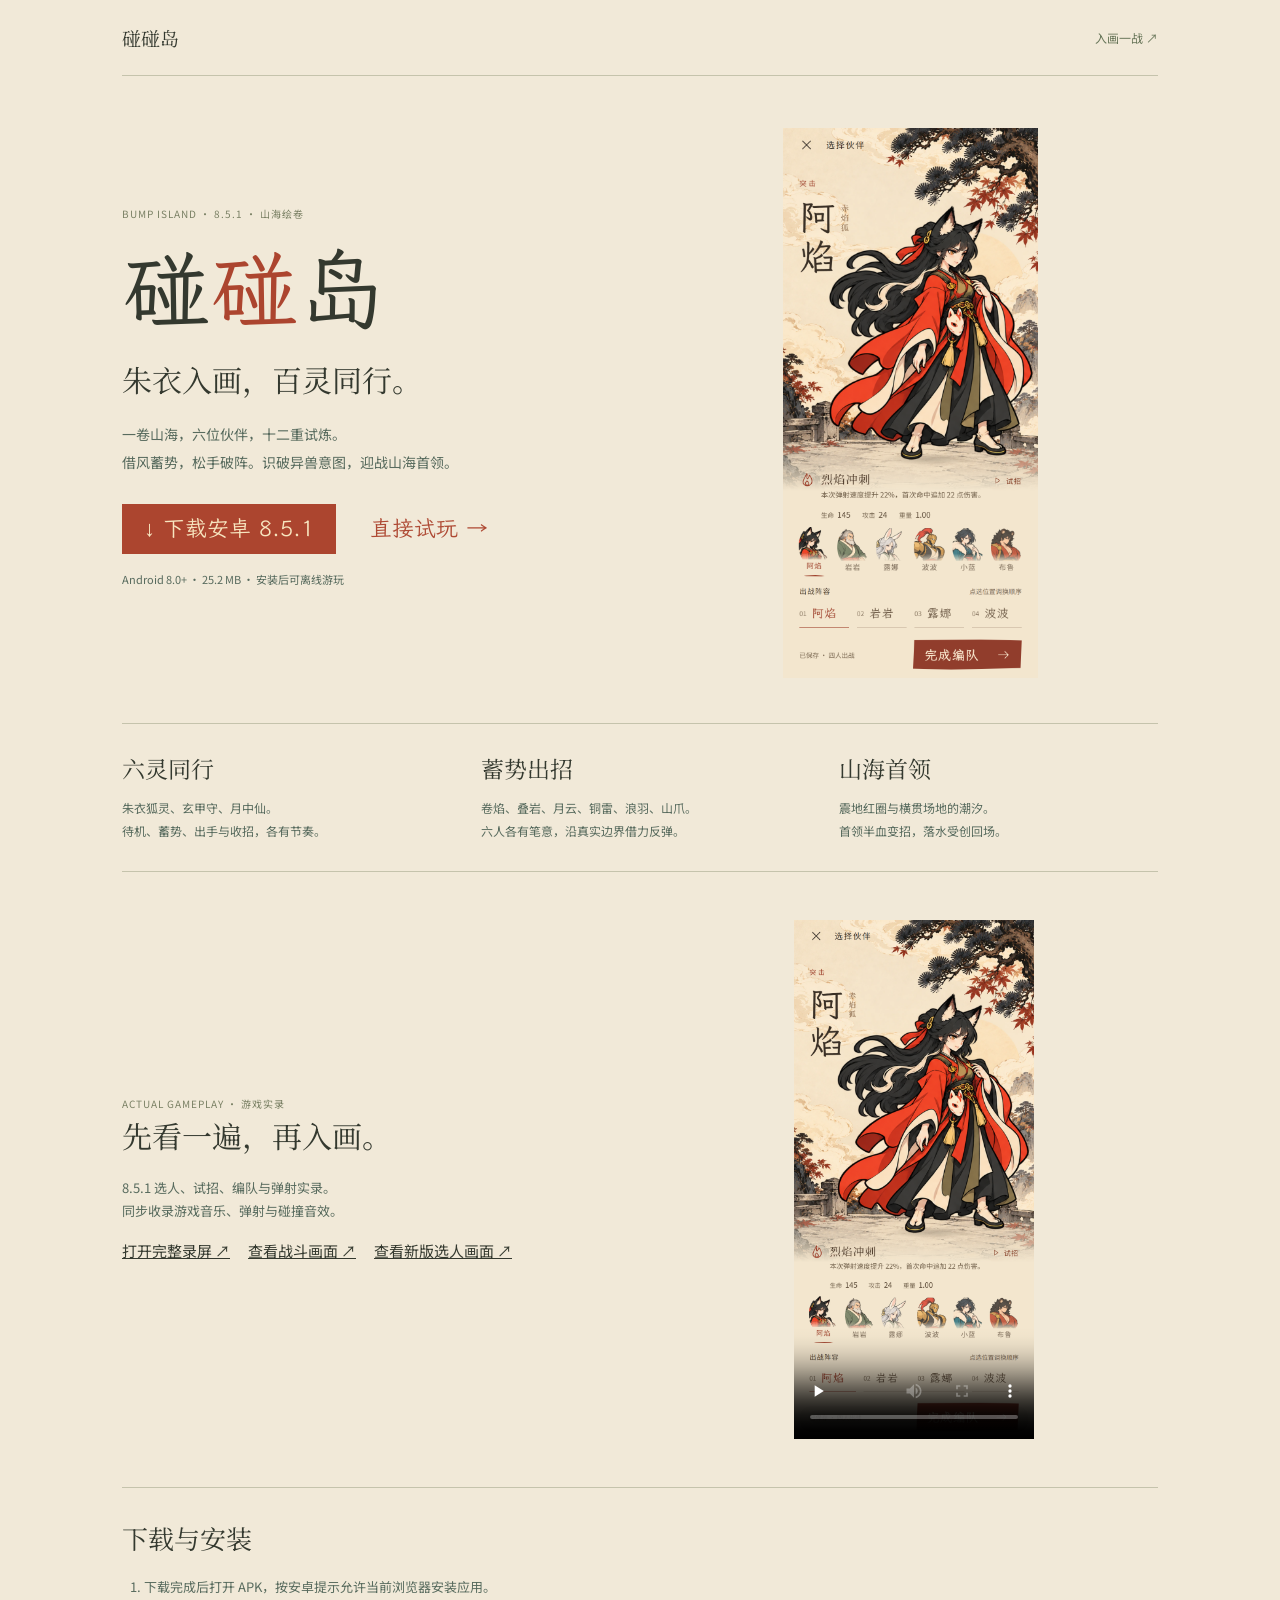
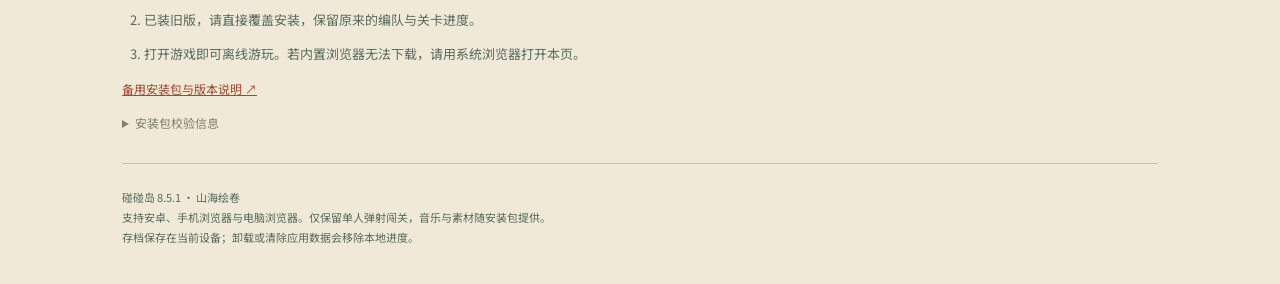
==== index.html @ bfb56dc8 "Publish 8.5.1 restored squad portraits and final gameplay evidence" ====
<!doctype html><html lang="zh-CN"><head><meta charset="utf-8"><meta name="viewport" content="width=device-width,initial-scale=1"><meta name="theme-color" content="#879c8e"><title>碰碰岛 · 山海绘卷 | 安卓下载</title><link rel="icon" href="assets/icon.svg"><style>
@font-face{font-family:Ink;src:url(assets/ink/ink-serif.woff2);font-weight:600 900;font-display:swap}*{box-sizing:border-box}body{margin:0;background:#e9dcbc;color:#2b4234;font:15px/1.8 'Segoe UI','Microsoft YaHei',sans-serif}a{color:inherit}main{max-width:1120px;margin:auto;padding:0 42px}header{display:flex;align-items:center;justify-content:space-between;padding:24px 0;border-bottom:1px solid #82896a66;font-size:12px}header strong{display:flex;gap:10px;align-items:center;font:600 19px Ink,serif;letter-spacing:3px}header img{width:38px}header a{text-decoration:none;color:#687659}.hero{display:grid;grid-template-columns:1fr 1fr;gap:46px;padding:52px 0 45px;align-items:center}.kicker{font-size:10px;letter-spacing:3px;color:#7a8064}h1{font:800 78px/1.25 Ink,serif;letter-spacing:7px;margin:14px 0 10px}h1 span{color:#ac452f}h2{font:700 24px/1.5 Ink,serif;letter-spacing:2px;margin:0 0 18px}.lead{font-size:14px;color:#6e765a;line-height:2}.links{display:flex;gap:12px;flex-wrap:wrap;margin-top:28px}.links a{text-decoration:none;padding:12px 22px;border:1px solid #8f8e6d;font-size:14px}.links .primary{background:#ac452f;color:#f7e6c0;border-color:#8c3b2b}.links .secondary{background:#d8d5b7}.meta{font-size:11px;color:#7b8267;margin-top:16px}.art{position:relative;height:550px;background:#8ea596 url(assets/ink/landscape.webp) center/cover;border:1px solid #778b72;display:flex;align-items:center;justify-content:center;padding:25px}.art img{height:100%;max-width:100%;object-fit:contain;box-shadow:0 12px 34px #1d38273b}.art:before{content:'山海绘卷';position:absolute;left:-16px;top:24px;writing-mode:vertical-rl;background:#ac452f;color:#f4dfb7;padding:10px 5px;font:600 13px Ink,serif;letter-spacing:4px}.features{display:grid;grid-template-columns:repeat(3,1fr);gap:40px;padding:28px 0;border-block:1px solid #82896a66}.features b{font:700 17px Ink,serif;letter-spacing:1px}.features p{font-size:12px;color:#7a8065;line-height:1.9;margin-bottom:0}.motion{display:grid;grid-template-columns:1fr 1fr;gap:60px;padding:48px 0;align-items:center}.motion p{font-size:13px;color:#7c8266}.motion video{width:240px;max-width:100%;justify-self:center;border:1px solid #8d9375;background:#8fa496;box-shadow:10px 10px #d6cfac}.guide{border-top:1px solid #82896a66;padding:30px 0}.guide h2{font-size:20px}.guide ol{font-size:13px;color:#6c785c;padding-left:22px}.guide li{margin-bottom:10px}.guide p,summary{font-size:12px;color:#7d8266}.guide a{color:#9d4934}.code{font:11px/1.8 monospace;word-break:break-all}footer{font-size:11px;color:#7d8366;border-top:1px solid #82896a66;padding:24px 0 36px}.extra{display:flex;gap:18px;flex-wrap:wrap;margin-top:14px}
@media(max-width:740px){main{padding:0 23px}header{padding:18px 0}header strong{font-size:17px}.hero{grid-template-columns:1fr;gap:27px;padding:30px 0}.hero .copy{text-align:center}h1{font-size:60px;margin:10px 0 8px}h2{font-size:21px}.lead{font-size:12px}.links{justify-content:center;margin-top:21px;gap:9px}.links a{font-size:13px;padding:11px 17px}.art{height:430px;width:min(100%,330px);margin:auto;padding:15px}.features{gap:16px;padding:23px 0}.features b{font-size:14px}.features p{font-size:11px}.motion{grid-template-columns:1fr;gap:22px;text-align:center;padding:33px 0}.motion h2{font-size:22px}.motion video{width:250px}.kicker{font-size:9px}.meta{font-size:10px}.extra{justify-content:center}}

@font-face{font-family:Script;src:url(assets/ink/island-script.woff2);font-weight:400;font-display:swap}
@font-face{font-family:Text;src:url(assets/ink/island-text.woff2);font-weight:400 600;font-display:swap}
body{background:#f1e9d8;color:#34392f;font-family:Text,sans-serif}h1,h2,header strong,.features b{font-family:Script,serif;font-weight:400;letter-spacing:0}h1{font-size:88px}h2{font-size:30px}.links a{border:0;font:22px Script,serif}.links .secondary{background:none;color:#ae4933}.art{background:none;border:0;padding:0}.art:before{display:none}.art img{box-shadow:none}.motion video{border:0;box-shadow:none}.kicker{letter-spacing:1px}.features b{font-size:23px}h2,header strong,.features b{font-family:Ink,serif;font-weight:600}.guide h2{font-size:26px}.lead,.meta,.features p,.motion p,.guide li,.guide p,footer{color:#586b5e}@media(max-width:740px){h1{font-size:68px}h2{font-size:27px}.links a{font-size:21px}.features b{font-size:20px}.hero .copy{text-align:left}.links{justify-content:flex-start}.art{height:500px;max-width:100%}}
</style></head><body><main><header><strong>碰碰岛</strong><a href="play/?v=8.5.1">入画一战 ↗</a></header><section class="hero"><div class="copy"><div class="kicker">BUMP ISLAND · 8.5.1 · 山海绘卷</div><h1>碰<span>碰</span>岛</h1><h2>朱衣入画，百灵同行。</h2><p class="lead">一卷山海，六位伙伴，十二重试炼。<br>借风蓄势，松手破阵。识破异兽意图，迎战山海首领。</p><div class="links"><a class="primary" href="https://raw.githubusercontent.com/axldsg99999-ship-it/bump-island-android/6730f8b55562ca863a0c48f278f1ca70b60bca33/bump-island-8.5.1.apk" download="碰碰岛-8.5.1.apk">↓ 下载安卓 8.5.1</a><a class="secondary" href="play/?v=8.5.1">直接试玩 →</a></div><p class="meta">Android 8.0+ · 25.2 MB · 安装后可离线游玩</p></div><div class="art"><img src="screens/crew.png?v=8.5.1" alt="8.5.1 山海庭院选人实际画面"></div></section><section class="features"><div><b>六灵同行</b><p>朱衣狐灵、玄甲守、月中仙。<br>待机、蓄势、出手与收招，各有节奏。</p></div><div><b>蓄势出招</b><p>卷焰、叠岩、月云、铜雷、浪羽、山爪。<br>六人各有笔意，沿真实边界借力反弹。</p></div><div><b>山海首领</b><p>震地红圈与横贯场地的潮汐。<br>首领半血变招，落水受创回场。</p></div></section><section class="motion"><div><div class="kicker">ACTUAL GAMEPLAY · 游戏实录</div><h2>先看一遍，再入画。</h2><p>8.5.1 选人、试招、编队与弹射实录。<br>同步收录游戏音乐、弹射与碰撞音效。</p><div class="extra"><a href="screens/motion.mp4?v=8.5.1">打开完整录屏 ↗</a><a href="screens/battle.png?v=8.5.1">查看战斗画面 ↗</a><a href="screens/crew.png?v=8.5.1">查看新版选人画面 ↗</a></div></div><video controls playsinline preload="none" poster="screens/crew.png?v=8.5.1" src="screens/motion.mp4?v=8.5.1"></video></section><section class="guide"><h2>下载与安装</h2><ol><li>下载完成后打开 APK，按安卓提示允许当前浏览器安装应用。</li><li>已装旧版，请直接覆盖安装，保留原来的编队与关卡进度。</li><li>打开游戏即可离线游玩。若内置浏览器无法下载，请用系统浏览器打开本页。</li></ol><p><a href="https://github.com/axldsg99999-ship-it/bump-island-android/releases/tag/v8.5.1">备用安装包与版本说明 ↗</a></p><details><summary>安装包校验信息</summary><p class="code">SHA-256: acbc17194325fcb3e6405c32e3787412f066f29abe275dce5c925002f0728781</p></details></section><footer>碰碰岛 8.5.1 · 山海绘卷<br>支持安卓、手机浏览器与电脑浏览器。仅保留单人弹射闯关，音乐与素材随安装包提供。<br>存档保存在当前设备；卸载或清除应用数据会移除本地进度。</footer></main></body></html>
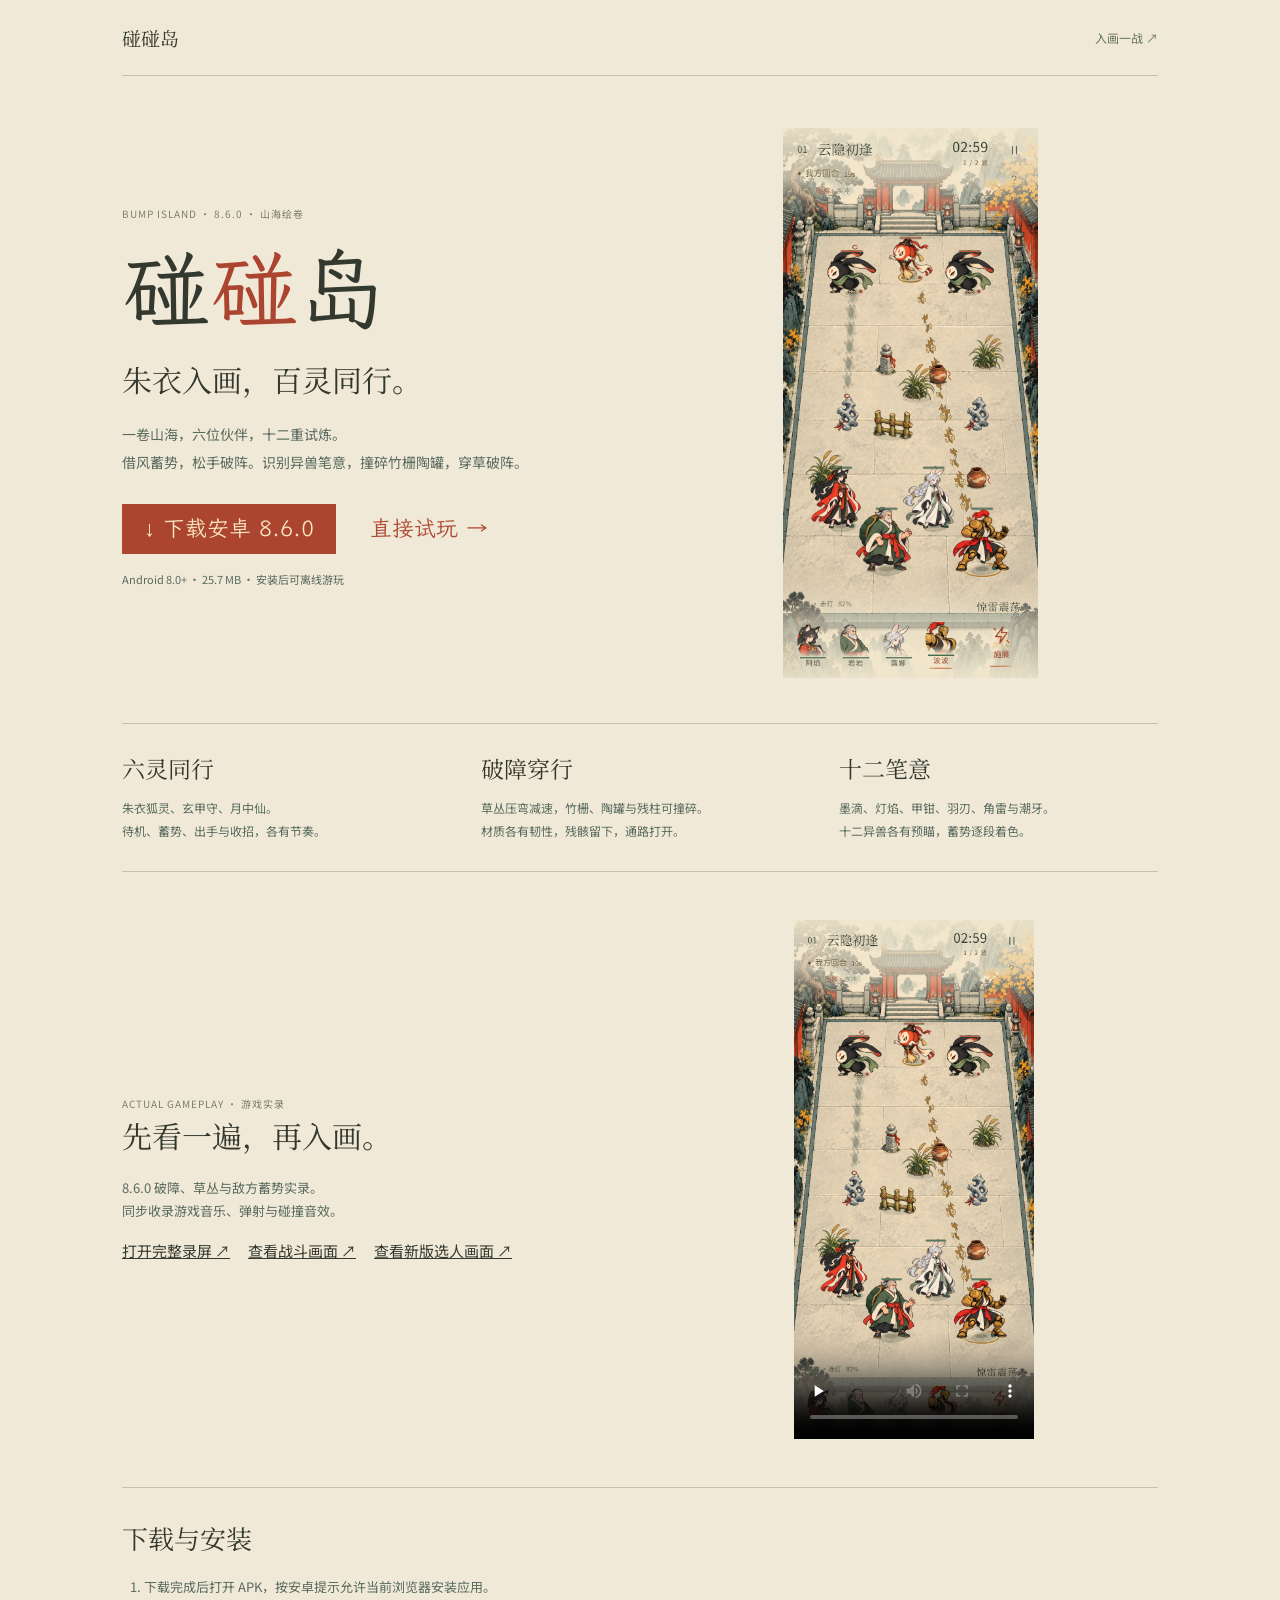
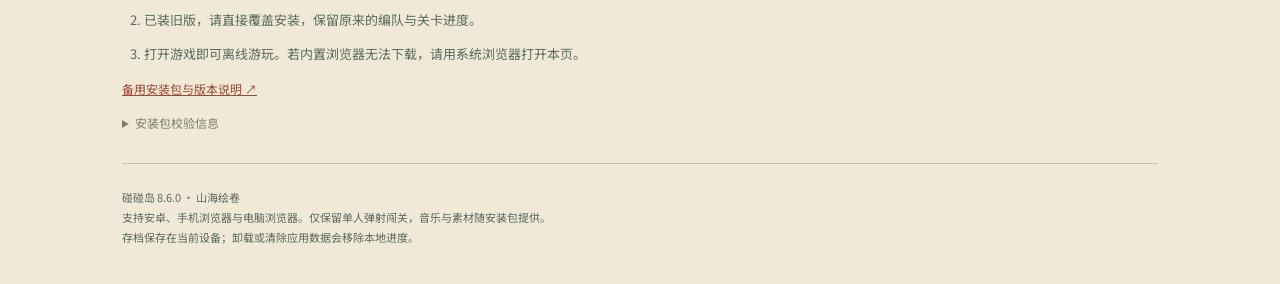
==== commit 30f7a6ca: "Publish 8.6.0 terrain combat and enemy guide update" ====
--- a/index.html
+++ b/index.html
@@ -5,4 +5,4 @@
 @font-face{font-family:Script;src:url(assets/ink/island-script.woff2);font-weight:400;font-display:swap}
 @font-face{font-family:Text;src:url(assets/ink/island-text.woff2);font-weight:400 600;font-display:swap}
 body{background:#f1e9d8;color:#34392f;font-family:Text,sans-serif}h1,h2,header strong,.features b{font-family:Script,serif;font-weight:400;letter-spacing:0}h1{font-size:88px}h2{font-size:30px}.links a{border:0;font:22px Script,serif}.links .secondary{background:none;color:#ae4933}.art{background:none;border:0;padding:0}.art:before{display:none}.art img{box-shadow:none}.motion video{border:0;box-shadow:none}.kicker{letter-spacing:1px}.features b{font-size:23px}h2,header strong,.features b{font-family:Ink,serif;font-weight:600}.guide h2{font-size:26px}.lead,.meta,.features p,.motion p,.guide li,.guide p,footer{color:#586b5e}@media(max-width:740px){h1{font-size:68px}h2{font-size:27px}.links a{font-size:21px}.features b{font-size:20px}.hero .copy{text-align:left}.links{justify-content:flex-start}.art{height:500px;max-width:100%}}
-</style></head><body><main><header><strong>碰碰岛</strong><a href="play/?v=8.5.1">入画一战 ↗</a></header><section class="hero"><div class="copy"><div class="kicker">BUMP ISLAND · 8.5.1 · 山海绘卷</div><h1>碰<span>碰</span>岛</h1><h2>朱衣入画，百灵同行。</h2><p class="lead">一卷山海，六位伙伴，十二重试炼。<br>借风蓄势，松手破阵。识破异兽意图，迎战山海首领。</p><div class="links"><a class="primary" href="https://raw.githubusercontent.com/axldsg99999-ship-it/bump-island-android/6730f8b55562ca863a0c48f278f1ca70b60bca33/bump-island-8.5.1.apk" download="碰碰岛-8.5.1.apk">↓ 下载安卓 8.5.1</a><a class="secondary" href="play/?v=8.5.1">直接试玩 →</a></div><p class="meta">Android 8.0+ · 25.2 MB · 安装后可离线游玩</p></div><div class="art"><img src="screens/crew.png?v=8.5.1" alt="8.5.1 山海庭院选人实际画面"></div></section><section class="features"><div><b>六灵同行</b><p>朱衣狐灵、玄甲守、月中仙。<br>待机、蓄势、出手与收招，各有节奏。</p></div><div><b>蓄势出招</b><p>卷焰、叠岩、月云、铜雷、浪羽、山爪。<br>六人各有笔意，沿真实边界借力反弹。</p></div><div><b>山海首领</b><p>震地红圈与横贯场地的潮汐。<br>首领半血变招，落水受创回场。</p></div></section><section class="motion"><div><div class="kicker">ACTUAL GAMEPLAY · 游戏实录</div><h2>先看一遍，再入画。</h2><p>8.5.1 选人、试招、编队与弹射实录。<br>同步收录游戏音乐、弹射与碰撞音效。</p><div class="extra"><a href="screens/motion.mp4?v=8.5.1">打开完整录屏 ↗</a><a href="screens/battle.png?v=8.5.1">查看战斗画面 ↗</a><a href="screens/crew.png?v=8.5.1">查看新版选人画面 ↗</a></div></div><video controls playsinline preload="none" poster="screens/crew.png?v=8.5.1" src="screens/motion.mp4?v=8.5.1"></video></section><section class="guide"><h2>下载与安装</h2><ol><li>下载完成后打开 APK，按安卓提示允许当前浏览器安装应用。</li><li>已装旧版，请直接覆盖安装，保留原来的编队与关卡进度。</li><li>打开游戏即可离线游玩。若内置浏览器无法下载，请用系统浏览器打开本页。</li></ol><p><a href="https://github.com/axldsg99999-ship-it/bump-island-android/releases/tag/v8.5.1">备用安装包与版本说明 ↗</a></p><details><summary>安装包校验信息</summary><p class="code">SHA-256: acbc17194325fcb3e6405c32e3787412f066f29abe275dce5c925002f0728781</p></details></section><footer>碰碰岛 8.5.1 · 山海绘卷<br>支持安卓、手机浏览器与电脑浏览器。仅保留单人弹射闯关，音乐与素材随安装包提供。<br>存档保存在当前设备；卸载或清除应用数据会移除本地进度。</footer></main></body></html>
+</style></head><body><main><header><strong>碰碰岛</strong><a href="play/?v=8.6.0">入画一战 ↗</a></header><section class="hero"><div class="copy"><div class="kicker">BUMP ISLAND · 8.6.0 · 山海绘卷</div><h1>碰<span>碰</span>岛</h1><h2>朱衣入画，百灵同行。</h2><p class="lead">一卷山海，六位伙伴，十二重试炼。<br>借风蓄势，松手破阵。识别异兽笔意，撞碎竹栅陶罐，穿草破阵。</p><div class="links"><a class="primary" href="https://raw.githubusercontent.com/axldsg99999-ship-it/bump-island-android/f80b97cc8c70506ab0de36ce0787b2346326a539/bump-island-8.6.0.apk" download="碰碰岛-8.6.0.apk">↓ 下载安卓 8.6.0</a><a class="secondary" href="play/?v=8.6.0">直接试玩 →</a></div><p class="meta">Android 8.0+ · 25.7 MB · 安装后可离线游玩</p></div><div class="art"><img src="screens/battle.png?v=8.6.0" alt="8.6.0 障碍与预瞄实际战斗画面"></div></section><section class="features"><div><b>六灵同行</b><p>朱衣狐灵、玄甲守、月中仙。<br>待机、蓄势、出手与收招，各有节奏。</p></div><div><b>破障穿行</b><p>草丛压弯减速，竹栅、陶罐与残柱可撞碎。<br>材质各有韧性，残骸留下，通路打开。</p></div><div><b>十二笔意</b><p>墨滴、灯焰、甲钳、羽刃、角雷与潮牙。<br>十二异兽各有预瞄，蓄势逐段着色。</p></div></section><section class="motion"><div><div class="kicker">ACTUAL GAMEPLAY · 游戏实录</div><h2>先看一遍，再入画。</h2><p>8.6.0 破障、草丛与敌方蓄势实录。<br>同步收录游戏音乐、弹射与碰撞音效。</p><div class="extra"><a href="screens/motion.mp4?v=8.6.0">打开完整录屏 ↗</a><a href="screens/battle.png?v=8.6.0">查看战斗画面 ↗</a><a href="screens/crew.png?v=8.6.0">查看新版选人画面 ↗</a></div></div><video controls playsinline preload="none" poster="screens/battle.png?v=8.6.0" src="screens/motion.mp4?v=8.6.0"></video></section><section class="guide"><h2>下载与安装</h2><ol><li>下载完成后打开 APK，按安卓提示允许当前浏览器安装应用。</li><li>已装旧版，请直接覆盖安装，保留原来的编队与关卡进度。</li><li>打开游戏即可离线游玩。若内置浏览器无法下载，请用系统浏览器打开本页。</li></ol><p><a href="https://github.com/axldsg99999-ship-it/bump-island-android/releases/tag/v8.6.0">备用安装包与版本说明 ↗</a></p><details><summary>安装包校验信息</summary><p class="code">SHA-256: 1c965c6a38d64a7006c2605066a50a8b2634c20a33913e987bca11339907328d</p></details></section><footer>碰碰岛 8.6.0 · 山海绘卷<br>支持安卓、手机浏览器与电脑浏览器。仅保留单人弹射闯关，音乐与素材随安装包提供。<br>存档保存在当前设备；卸载或清除应用数据会移除本地进度。</footer></main></body></html>
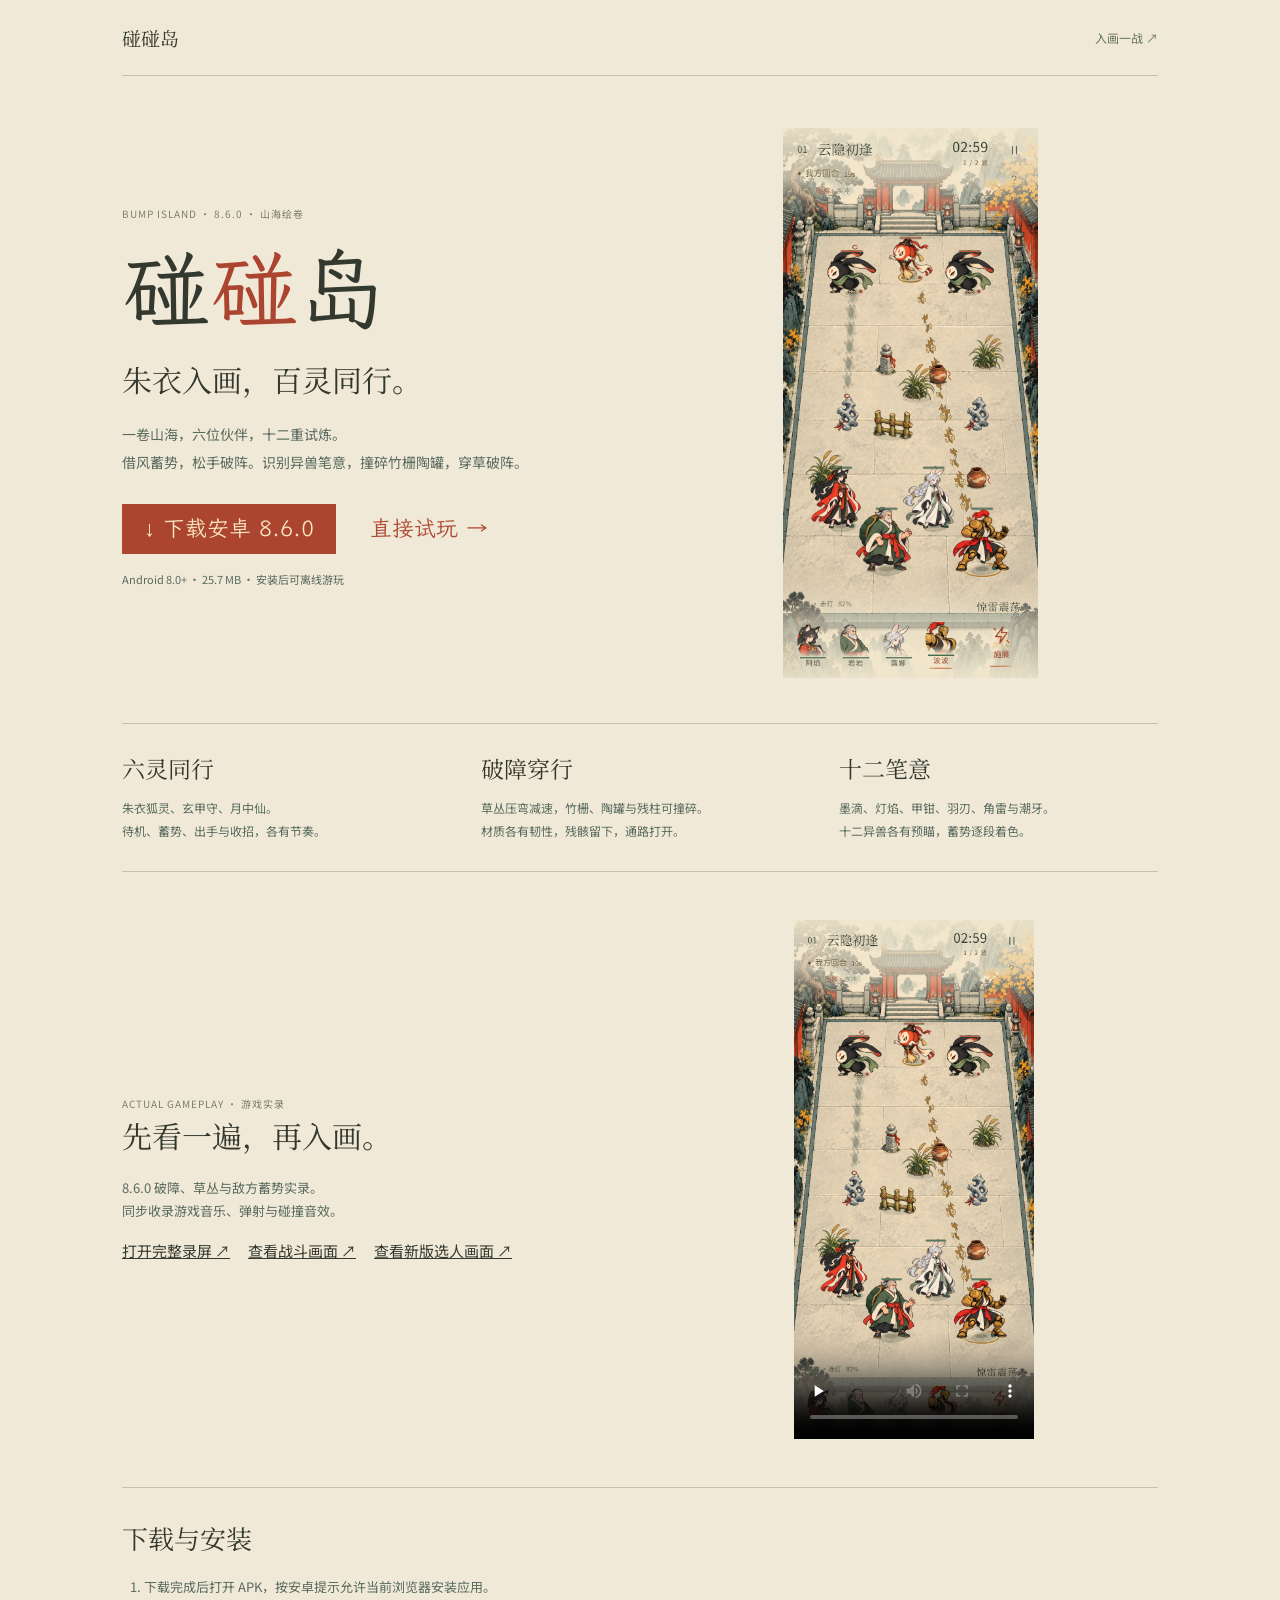
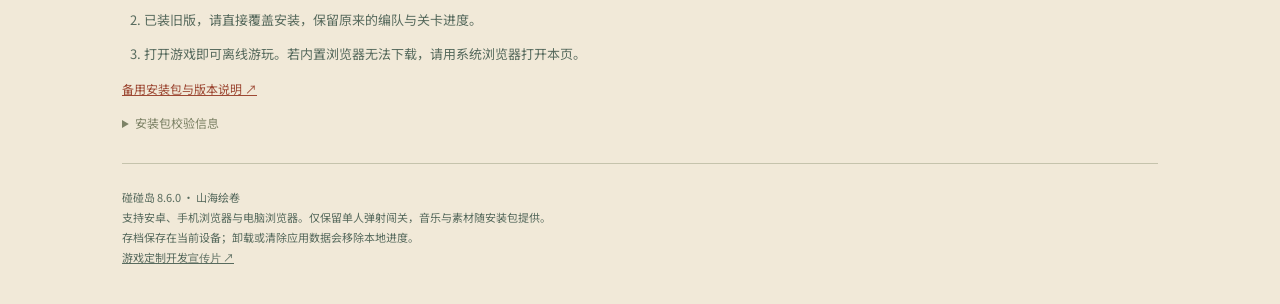
==== commit cacb0d24: "Publish landscape custom game development film with English voice and Chinese Thai captions" ====
--- a/index.html
+++ b/index.html
@@ -5,4 +5,4 @@
 @font-face{font-family:Script;src:url(assets/ink/island-script.woff2);font-weight:400;font-display:swap}
 @font-face{font-family:Text;src:url(assets/ink/island-text.woff2);font-weight:400 600;font-display:swap}
 body{background:#f1e9d8;color:#34392f;font-family:Text,sans-serif}h1,h2,header strong,.features b{font-family:Script,serif;font-weight:400;letter-spacing:0}h1{font-size:88px}h2{font-size:30px}.links a{border:0;font:22px Script,serif}.links .secondary{background:none;color:#ae4933}.art{background:none;border:0;padding:0}.art:before{display:none}.art img{box-shadow:none}.motion video{border:0;box-shadow:none}.kicker{letter-spacing:1px}.features b{font-size:23px}h2,header strong,.features b{font-family:Ink,serif;font-weight:600}.guide h2{font-size:26px}.lead,.meta,.features p,.motion p,.guide li,.guide p,footer{color:#586b5e}@media(max-width:740px){h1{font-size:68px}h2{font-size:27px}.links a{font-size:21px}.features b{font-size:20px}.hero .copy{text-align:left}.links{justify-content:flex-start}.art{height:500px;max-width:100%}}
-</style></head><body><main><header><strong>碰碰岛</strong><a href="play/?v=8.6.0">入画一战 ↗</a></header><section class="hero"><div class="copy"><div class="kicker">BUMP ISLAND · 8.6.0 · 山海绘卷</div><h1>碰<span>碰</span>岛</h1><h2>朱衣入画，百灵同行。</h2><p class="lead">一卷山海，六位伙伴，十二重试炼。<br>借风蓄势，松手破阵。识别异兽笔意，撞碎竹栅陶罐，穿草破阵。</p><div class="links"><a class="primary" href="https://raw.githubusercontent.com/axldsg99999-ship-it/bump-island-android/f80b97cc8c70506ab0de36ce0787b2346326a539/bump-island-8.6.0.apk" download="碰碰岛-8.6.0.apk">↓ 下载安卓 8.6.0</a><a class="secondary" href="play/?v=8.6.0">直接试玩 →</a></div><p class="meta">Android 8.0+ · 25.7 MB · 安装后可离线游玩</p></div><div class="art"><img src="screens/battle.png?v=8.6.0" alt="8.6.0 障碍与预瞄实际战斗画面"></div></section><section class="features"><div><b>六灵同行</b><p>朱衣狐灵、玄甲守、月中仙。<br>待机、蓄势、出手与收招，各有节奏。</p></div><div><b>破障穿行</b><p>草丛压弯减速，竹栅、陶罐与残柱可撞碎。<br>材质各有韧性，残骸留下，通路打开。</p></div><div><b>十二笔意</b><p>墨滴、灯焰、甲钳、羽刃、角雷与潮牙。<br>十二异兽各有预瞄，蓄势逐段着色。</p></div></section><section class="motion"><div><div class="kicker">ACTUAL GAMEPLAY · 游戏实录</div><h2>先看一遍，再入画。</h2><p>8.6.0 破障、草丛与敌方蓄势实录。<br>同步收录游戏音乐、弹射与碰撞音效。</p><div class="extra"><a href="screens/motion.mp4?v=8.6.0">打开完整录屏 ↗</a><a href="screens/battle.png?v=8.6.0">查看战斗画面 ↗</a><a href="screens/crew.png?v=8.6.0">查看新版选人画面 ↗</a></div></div><video controls playsinline preload="none" poster="screens/battle.png?v=8.6.0" src="screens/motion.mp4?v=8.6.0"></video></section><section class="guide"><h2>下载与安装</h2><ol><li>下载完成后打开 APK，按安卓提示允许当前浏览器安装应用。</li><li>已装旧版，请直接覆盖安装，保留原来的编队与关卡进度。</li><li>打开游戏即可离线游玩。若内置浏览器无法下载，请用系统浏览器打开本页。</li></ol><p><a href="https://github.com/axldsg99999-ship-it/bump-island-android/releases/tag/v8.6.0">备用安装包与版本说明 ↗</a></p><details><summary>安装包校验信息</summary><p class="code">SHA-256: 1c965c6a38d64a7006c2605066a50a8b2634c20a33913e987bca11339907328d</p></details></section><footer>碰碰岛 8.6.0 · 山海绘卷<br>支持安卓、手机浏览器与电脑浏览器。仅保留单人弹射闯关，音乐与素材随安装包提供。<br>存档保存在当前设备；卸载或清除应用数据会移除本地进度。</footer></main></body></html>
+</style></head><body><main><header><strong>碰碰岛</strong><a href="play/?v=8.6.0">入画一战 ↗</a></header><section class="hero"><div class="copy"><div class="kicker">BUMP ISLAND · 8.6.0 · 山海绘卷</div><h1>碰<span>碰</span>岛</h1><h2>朱衣入画，百灵同行。</h2><p class="lead">一卷山海，六位伙伴，十二重试炼。<br>借风蓄势，松手破阵。识别异兽笔意，撞碎竹栅陶罐，穿草破阵。</p><div class="links"><a class="primary" href="https://raw.githubusercontent.com/axldsg99999-ship-it/bump-island-android/f80b97cc8c70506ab0de36ce0787b2346326a539/bump-island-8.6.0.apk" download="碰碰岛-8.6.0.apk">↓ 下载安卓 8.6.0</a><a class="secondary" href="play/?v=8.6.0">直接试玩 →</a></div><p class="meta">Android 8.0+ · 25.7 MB · 安装后可离线游玩</p></div><div class="art"><img src="screens/battle.png?v=8.6.0" alt="8.6.0 障碍与预瞄实际战斗画面"></div></section><section class="features"><div><b>六灵同行</b><p>朱衣狐灵、玄甲守、月中仙。<br>待机、蓄势、出手与收招，各有节奏。</p></div><div><b>破障穿行</b><p>草丛压弯减速，竹栅、陶罐与残柱可撞碎。<br>材质各有韧性，残骸留下，通路打开。</p></div><div><b>十二笔意</b><p>墨滴、灯焰、甲钳、羽刃、角雷与潮牙。<br>十二异兽各有预瞄，蓄势逐段着色。</p></div></section><section class="motion"><div><div class="kicker">ACTUAL GAMEPLAY · 游戏实录</div><h2>先看一遍，再入画。</h2><p>8.6.0 破障、草丛与敌方蓄势实录。<br>同步收录游戏音乐、弹射与碰撞音效。</p><div class="extra"><a href="screens/motion.mp4?v=8.6.0">打开完整录屏 ↗</a><a href="screens/battle.png?v=8.6.0">查看战斗画面 ↗</a><a href="screens/crew.png?v=8.6.0">查看新版选人画面 ↗</a></div></div><video controls playsinline preload="none" poster="screens/battle.png?v=8.6.0" src="screens/motion.mp4?v=8.6.0"></video></section><section class="guide"><h2>下载与安装</h2><ol><li>下载完成后打开 APK，按安卓提示允许当前浏览器安装应用。</li><li>已装旧版，请直接覆盖安装，保留原来的编队与关卡进度。</li><li>打开游戏即可离线游玩。若内置浏览器无法下载，请用系统浏览器打开本页。</li></ol><p><a href="https://github.com/axldsg99999-ship-it/bump-island-android/releases/tag/v8.6.0">备用安装包与版本说明 ↗</a></p><details><summary>安装包校验信息</summary><p class="code">SHA-256: 1c965c6a38d64a7006c2605066a50a8b2634c20a33913e987bca11339907328d</p></details></section><footer>碰碰岛 8.6.0 · 山海绘卷<br>支持安卓、手机浏览器与电脑浏览器。仅保留单人弹射闯关，音乐与素材随安装包提供。<br>存档保存在当前设备；卸载或清除应用数据会移除本地进度。<br><a href="promo.html">游戏定制开发宣传片 ↗</a></footer></main></body></html>
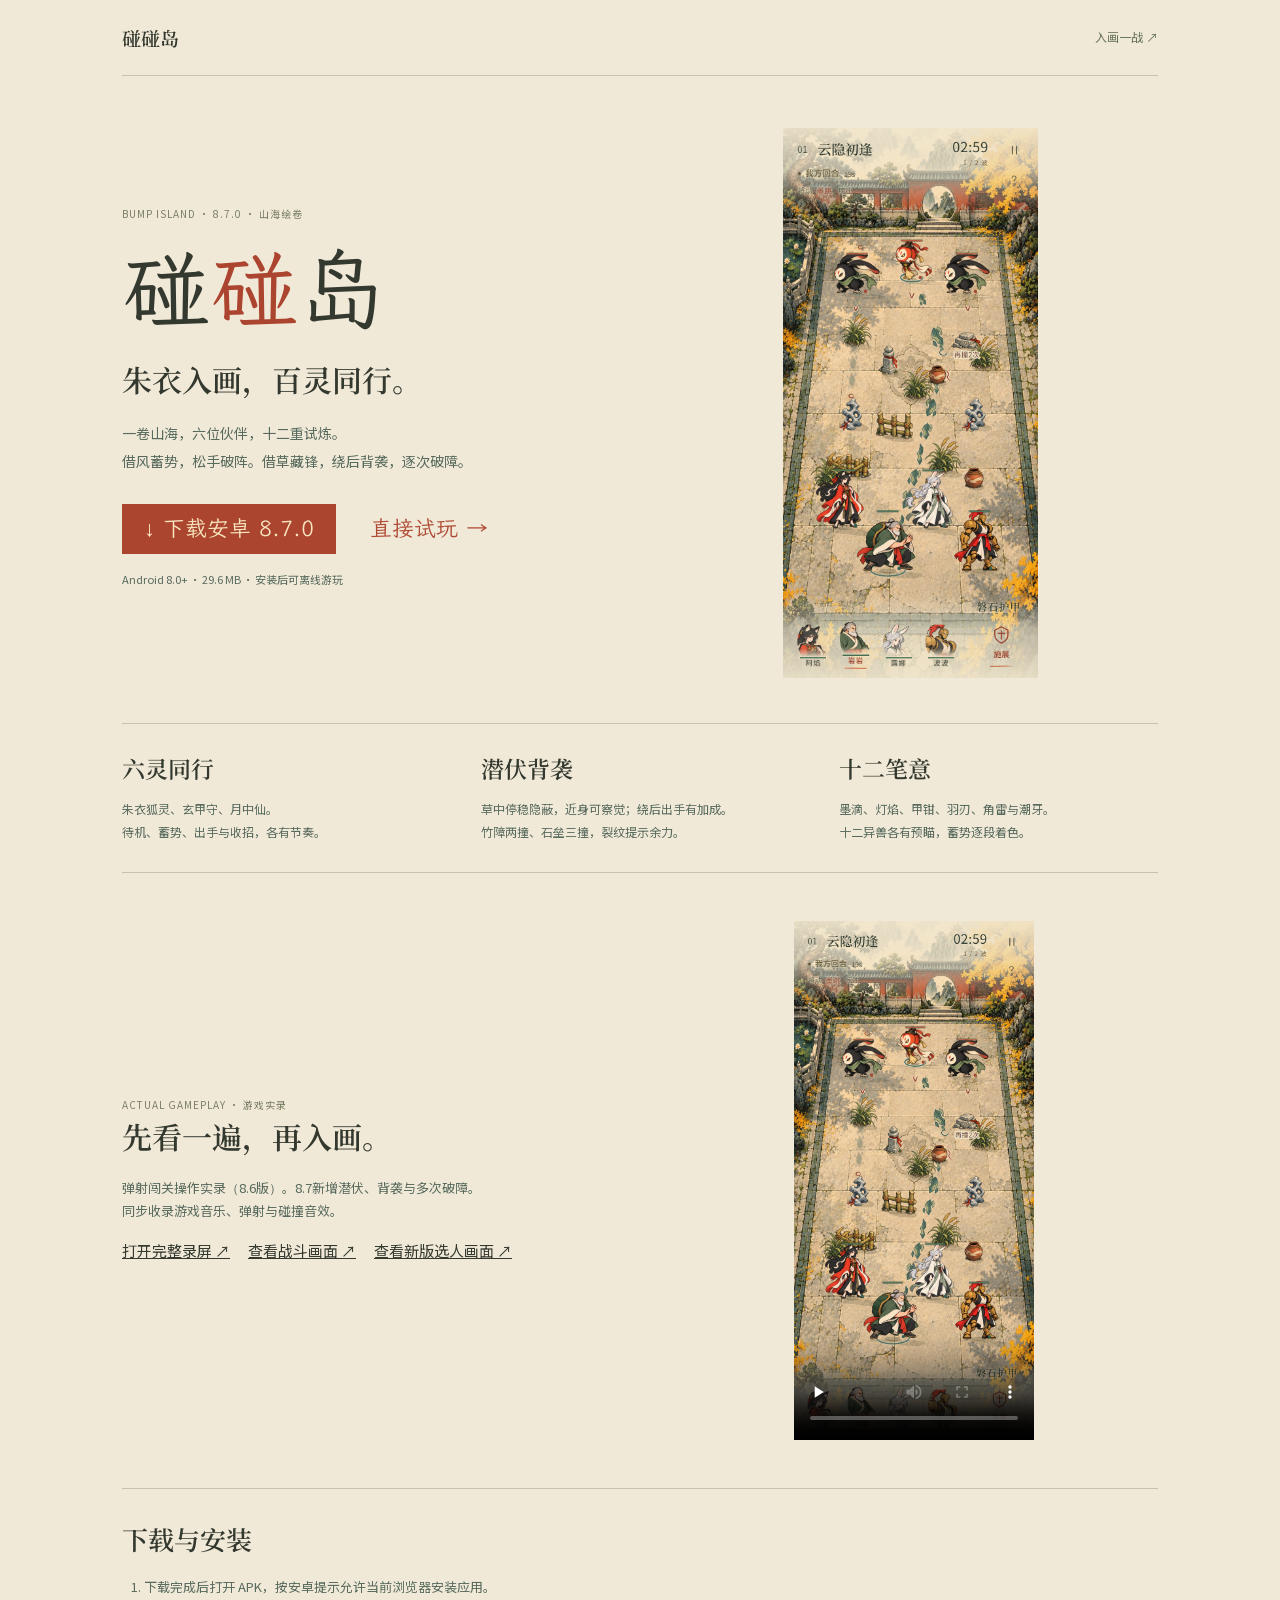
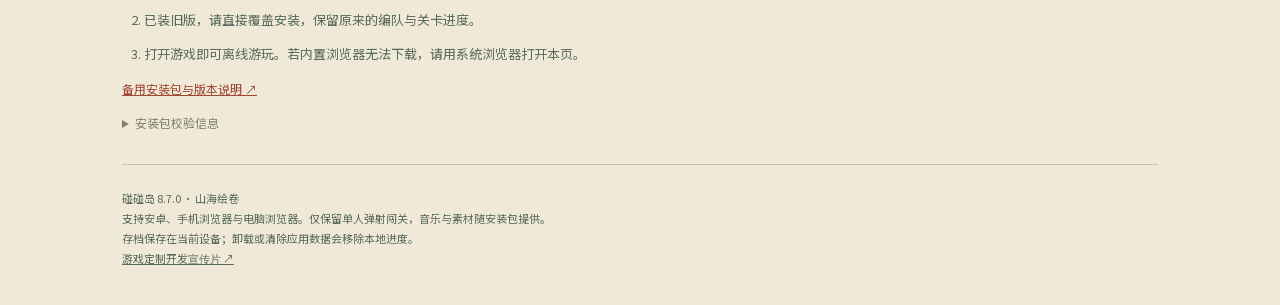
==== commit 49d7ae7e: "Publish 8.7 tactical cover rear strikes and destructible terrain" ====
--- a/index.html
+++ b/index.html
@@ -5,4 +5,4 @@
 @font-face{font-family:Script;src:url(assets/ink/island-script.woff2);font-weight:400;font-display:swap}
 @font-face{font-family:Text;src:url(assets/ink/island-text.woff2);font-weight:400 600;font-display:swap}
 body{background:#f1e9d8;color:#34392f;font-family:Text,sans-serif}h1,h2,header strong,.features b{font-family:Script,serif;font-weight:400;letter-spacing:0}h1{font-size:88px}h2{font-size:30px}.links a{border:0;font:22px Script,serif}.links .secondary{background:none;color:#ae4933}.art{background:none;border:0;padding:0}.art:before{display:none}.art img{box-shadow:none}.motion video{border:0;box-shadow:none}.kicker{letter-spacing:1px}.features b{font-size:23px}h2,header strong,.features b{font-family:Ink,serif;font-weight:600}.guide h2{font-size:26px}.lead,.meta,.features p,.motion p,.guide li,.guide p,footer{color:#586b5e}@media(max-width:740px){h1{font-size:68px}h2{font-size:27px}.links a{font-size:21px}.features b{font-size:20px}.hero .copy{text-align:left}.links{justify-content:flex-start}.art{height:500px;max-width:100%}}
-</style></head><body><main><header><strong>碰碰岛</strong><a href="play/?v=8.6.0">入画一战 ↗</a></header><section class="hero"><div class="copy"><div class="kicker">BUMP ISLAND · 8.6.0 · 山海绘卷</div><h1>碰<span>碰</span>岛</h1><h2>朱衣入画，百灵同行。</h2><p class="lead">一卷山海，六位伙伴，十二重试炼。<br>借风蓄势，松手破阵。识别异兽笔意，撞碎竹栅陶罐，穿草破阵。</p><div class="links"><a class="primary" href="https://raw.githubusercontent.com/axldsg99999-ship-it/bump-island-android/f80b97cc8c70506ab0de36ce0787b2346326a539/bump-island-8.6.0.apk" download="碰碰岛-8.6.0.apk">↓ 下载安卓 8.6.0</a><a class="secondary" href="play/?v=8.6.0">直接试玩 →</a></div><p class="meta">Android 8.0+ · 25.7 MB · 安装后可离线游玩</p></div><div class="art"><img src="screens/battle.png?v=8.6.0" alt="8.6.0 障碍与预瞄实际战斗画面"></div></section><section class="features"><div><b>六灵同行</b><p>朱衣狐灵、玄甲守、月中仙。<br>待机、蓄势、出手与收招，各有节奏。</p></div><div><b>破障穿行</b><p>草丛压弯减速，竹栅、陶罐与残柱可撞碎。<br>材质各有韧性，残骸留下，通路打开。</p></div><div><b>十二笔意</b><p>墨滴、灯焰、甲钳、羽刃、角雷与潮牙。<br>十二异兽各有预瞄，蓄势逐段着色。</p></div></section><section class="motion"><div><div class="kicker">ACTUAL GAMEPLAY · 游戏实录</div><h2>先看一遍，再入画。</h2><p>8.6.0 破障、草丛与敌方蓄势实录。<br>同步收录游戏音乐、弹射与碰撞音效。</p><div class="extra"><a href="screens/motion.mp4?v=8.6.0">打开完整录屏 ↗</a><a href="screens/battle.png?v=8.6.0">查看战斗画面 ↗</a><a href="screens/crew.png?v=8.6.0">查看新版选人画面 ↗</a></div></div><video controls playsinline preload="none" poster="screens/battle.png?v=8.6.0" src="screens/motion.mp4?v=8.6.0"></video></section><section class="guide"><h2>下载与安装</h2><ol><li>下载完成后打开 APK，按安卓提示允许当前浏览器安装应用。</li><li>已装旧版，请直接覆盖安装，保留原来的编队与关卡进度。</li><li>打开游戏即可离线游玩。若内置浏览器无法下载，请用系统浏览器打开本页。</li></ol><p><a href="https://github.com/axldsg99999-ship-it/bump-island-android/releases/tag/v8.6.0">备用安装包与版本说明 ↗</a></p><details><summary>安装包校验信息</summary><p class="code">SHA-256: 1c965c6a38d64a7006c2605066a50a8b2634c20a33913e987bca11339907328d</p></details></section><footer>碰碰岛 8.6.0 · 山海绘卷<br>支持安卓、手机浏览器与电脑浏览器。仅保留单人弹射闯关，音乐与素材随安装包提供。<br>存档保存在当前设备；卸载或清除应用数据会移除本地进度。<br><a href="promo.html">游戏定制开发宣传片 ↗</a></footer></main></body></html>
+</style></head><body><main><header><strong>碰碰岛</strong><a href="play/?v=8.7.0">入画一战 ↗</a></header><section class="hero"><div class="copy"><div class="kicker">BUMP ISLAND · 8.7.0 · 山海绘卷</div><h1>碰<span>碰</span>岛</h1><h2>朱衣入画，百灵同行。</h2><p class="lead">一卷山海，六位伙伴，十二重试炼。<br>借风蓄势，松手破阵。借草藏锋，绕后背袭，逐次破障。</p><div class="links"><a class="primary" href="https://raw.githubusercontent.com/axldsg99999-ship-it/bump-island-android/73d01747e220156f18ad1ce283f4129cab6fadc6/bump-island-8.7.0.apk" download="碰碰岛-8.7.0.apk">↓ 下载安卓 8.7.0</a><a class="secondary" href="play/?v=8.7.0">直接试玩 →</a></div><p class="meta">Android 8.0+ · 29.6 MB · 安装后可离线游玩</p></div><div class="art"><img src="screens/battle.png?v=8.7.0" alt="8.7.0 障碍与预瞄实际战斗画面"></div></section><section class="features"><div><b>六灵同行</b><p>朱衣狐灵、玄甲守、月中仙。<br>待机、蓄势、出手与收招，各有节奏。</p></div><div><b>潜伏背袭</b><p>草中停稳隐蔽，近身可察觉；绕后出手有加成。<br>竹障两撞、石垒三撞，裂纹提示余力。</p></div><div><b>十二笔意</b><p>墨滴、灯焰、甲钳、羽刃、角雷与潮牙。<br>十二异兽各有预瞄，蓄势逐段着色。</p></div></section><section class="motion"><div><div class="kicker">ACTUAL GAMEPLAY · 游戏实录</div><h2>先看一遍，再入画。</h2><p>弹射闯关操作实录（8.6版）。8.7新增潜伏、背袭与多次破障。<br>同步收录游戏音乐、弹射与碰撞音效。</p><div class="extra"><a href="screens/motion.mp4?v=8.7.0">打开完整录屏 ↗</a><a href="screens/battle.png?v=8.7.0">查看战斗画面 ↗</a><a href="screens/crew.png?v=8.7.0">查看新版选人画面 ↗</a></div></div><video controls playsinline preload="none" poster="screens/battle.png?v=8.7.0" src="screens/motion.mp4?v=8.7.0"></video></section><section class="guide"><h2>下载与安装</h2><ol><li>下载完成后打开 APK，按安卓提示允许当前浏览器安装应用。</li><li>已装旧版，请直接覆盖安装，保留原来的编队与关卡进度。</li><li>打开游戏即可离线游玩。若内置浏览器无法下载，请用系统浏览器打开本页。</li></ol><p><a href="https://github.com/axldsg99999-ship-it/bump-island-android/releases/tag/v8.7.0">备用安装包与版本说明 ↗</a></p><details><summary>安装包校验信息</summary><p class="code">SHA-256: 526e6ee301c2109dffb7b58cb2a85b01e4830dd8e54ec87a2aa7b5bb7d3b8b91</p></details></section><footer>碰碰岛 8.7.0 · 山海绘卷<br>支持安卓、手机浏览器与电脑浏览器。仅保留单人弹射闯关，音乐与素材随安装包提供。<br>存档保存在当前设备；卸载或清除应用数据会移除本地进度。<br><a href="promo.html">游戏定制开发宣传片 ↗</a></footer></main></body></html>
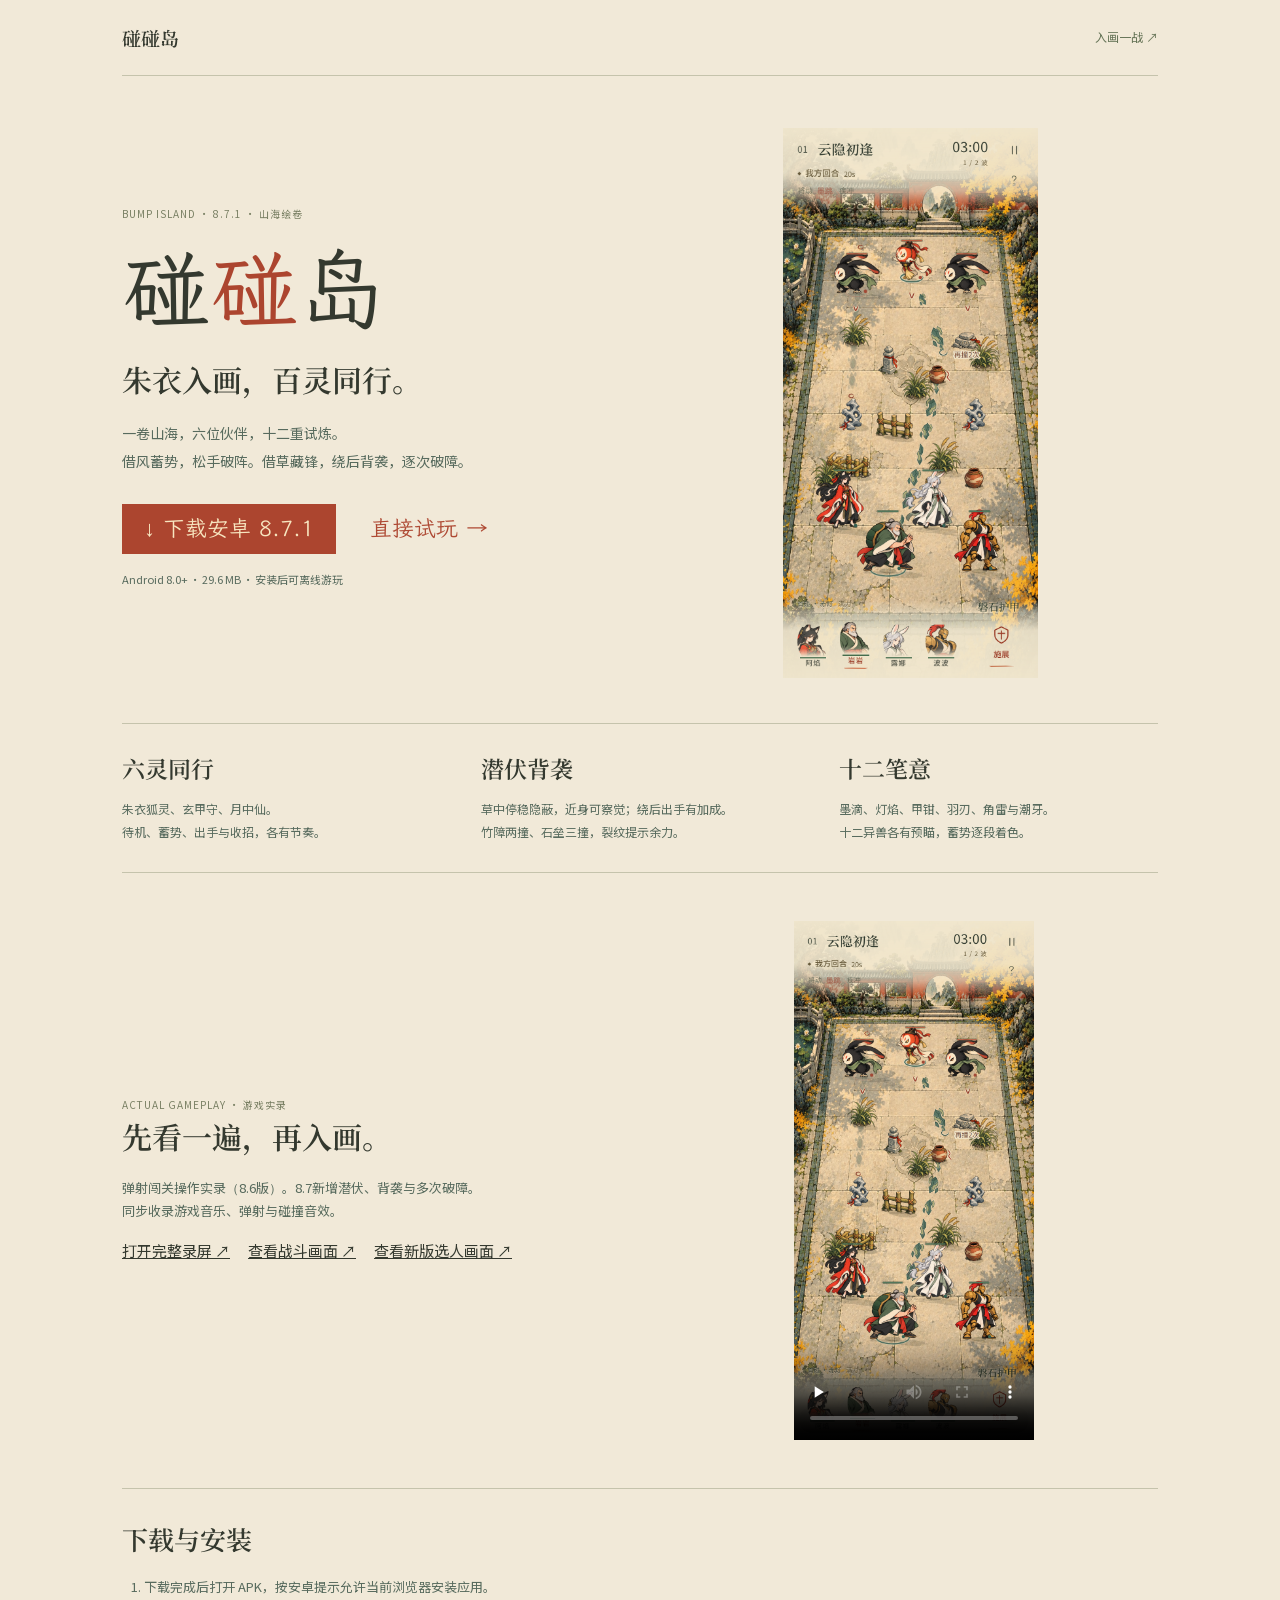
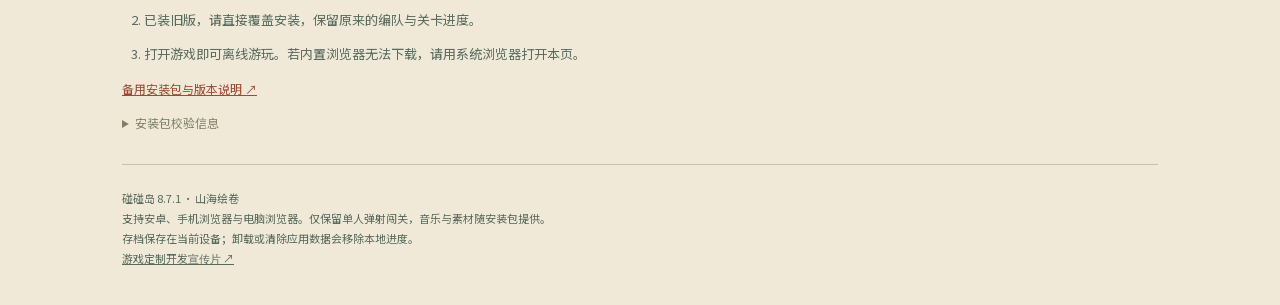
==== commit 55412837: "Publish 8.7.1 and third custom game development film" ====
--- a/index.html
+++ b/index.html
@@ -5,4 +5,4 @@
 @font-face{font-family:Script;src:url(assets/ink/island-script.woff2);font-weight:400;font-display:swap}
 @font-face{font-family:Text;src:url(assets/ink/island-text.woff2);font-weight:400 600;font-display:swap}
 body{background:#f1e9d8;color:#34392f;font-family:Text,sans-serif}h1,h2,header strong,.features b{font-family:Script,serif;font-weight:400;letter-spacing:0}h1{font-size:88px}h2{font-size:30px}.links a{border:0;font:22px Script,serif}.links .secondary{background:none;color:#ae4933}.art{background:none;border:0;padding:0}.art:before{display:none}.art img{box-shadow:none}.motion video{border:0;box-shadow:none}.kicker{letter-spacing:1px}.features b{font-size:23px}h2,header strong,.features b{font-family:Ink,serif;font-weight:600}.guide h2{font-size:26px}.lead,.meta,.features p,.motion p,.guide li,.guide p,footer{color:#586b5e}@media(max-width:740px){h1{font-size:68px}h2{font-size:27px}.links a{font-size:21px}.features b{font-size:20px}.hero .copy{text-align:left}.links{justify-content:flex-start}.art{height:500px;max-width:100%}}
-</style></head><body><main><header><strong>碰碰岛</strong><a href="play/?v=8.7.0">入画一战 ↗</a></header><section class="hero"><div class="copy"><div class="kicker">BUMP ISLAND · 8.7.0 · 山海绘卷</div><h1>碰<span>碰</span>岛</h1><h2>朱衣入画，百灵同行。</h2><p class="lead">一卷山海，六位伙伴，十二重试炼。<br>借风蓄势，松手破阵。借草藏锋，绕后背袭，逐次破障。</p><div class="links"><a class="primary" href="https://raw.githubusercontent.com/axldsg99999-ship-it/bump-island-android/73d01747e220156f18ad1ce283f4129cab6fadc6/bump-island-8.7.0.apk" download="碰碰岛-8.7.0.apk">↓ 下载安卓 8.7.0</a><a class="secondary" href="play/?v=8.7.0">直接试玩 →</a></div><p class="meta">Android 8.0+ · 29.6 MB · 安装后可离线游玩</p></div><div class="art"><img src="screens/battle.png?v=8.7.0" alt="8.7.0 障碍与预瞄实际战斗画面"></div></section><section class="features"><div><b>六灵同行</b><p>朱衣狐灵、玄甲守、月中仙。<br>待机、蓄势、出手与收招，各有节奏。</p></div><div><b>潜伏背袭</b><p>草中停稳隐蔽，近身可察觉；绕后出手有加成。<br>竹障两撞、石垒三撞，裂纹提示余力。</p></div><div><b>十二笔意</b><p>墨滴、灯焰、甲钳、羽刃、角雷与潮牙。<br>十二异兽各有预瞄，蓄势逐段着色。</p></div></section><section class="motion"><div><div class="kicker">ACTUAL GAMEPLAY · 游戏实录</div><h2>先看一遍，再入画。</h2><p>弹射闯关操作实录（8.6版）。8.7新增潜伏、背袭与多次破障。<br>同步收录游戏音乐、弹射与碰撞音效。</p><div class="extra"><a href="screens/motion.mp4?v=8.7.0">打开完整录屏 ↗</a><a href="screens/battle.png?v=8.7.0">查看战斗画面 ↗</a><a href="screens/crew.png?v=8.7.0">查看新版选人画面 ↗</a></div></div><video controls playsinline preload="none" poster="screens/battle.png?v=8.7.0" src="screens/motion.mp4?v=8.7.0"></video></section><section class="guide"><h2>下载与安装</h2><ol><li>下载完成后打开 APK，按安卓提示允许当前浏览器安装应用。</li><li>已装旧版，请直接覆盖安装，保留原来的编队与关卡进度。</li><li>打开游戏即可离线游玩。若内置浏览器无法下载，请用系统浏览器打开本页。</li></ol><p><a href="https://github.com/axldsg99999-ship-it/bump-island-android/releases/tag/v8.7.0">备用安装包与版本说明 ↗</a></p><details><summary>安装包校验信息</summary><p class="code">SHA-256: 526e6ee301c2109dffb7b58cb2a85b01e4830dd8e54ec87a2aa7b5bb7d3b8b91</p></details></section><footer>碰碰岛 8.7.0 · 山海绘卷<br>支持安卓、手机浏览器与电脑浏览器。仅保留单人弹射闯关，音乐与素材随安装包提供。<br>存档保存在当前设备；卸载或清除应用数据会移除本地进度。<br><a href="promo.html">游戏定制开发宣传片 ↗</a></footer></main></body></html>
+</style></head><body><main><header><strong>碰碰岛</strong><a href="play/?v=8.7.1">入画一战 ↗</a></header><section class="hero"><div class="copy"><div class="kicker">BUMP ISLAND · 8.7.1 · 山海绘卷</div><h1>碰<span>碰</span>岛</h1><h2>朱衣入画，百灵同行。</h2><p class="lead">一卷山海，六位伙伴，十二重试炼。<br>借风蓄势，松手破阵。借草藏锋，绕后背袭，逐次破障。</p><div class="links"><a class="primary" href="https://raw.githubusercontent.com/axldsg99999-ship-it/bump-island-android/4a5573fe26b0eb163a139b776736fc66424dd409/bump-island-8.7.1.apk" download="碰碰岛-8.7.1.apk">↓ 下载安卓 8.7.1</a><a class="secondary" href="play/?v=8.7.1">直接试玩 →</a></div><p class="meta">Android 8.0+ · 29.6 MB · 安装后可离线游玩</p></div><div class="art"><img src="screens/battle.png?v=8.7.1" alt="8.7.1 障碍与预瞄实际战斗画面"></div></section><section class="features"><div><b>六灵同行</b><p>朱衣狐灵、玄甲守、月中仙。<br>待机、蓄势、出手与收招，各有节奏。</p></div><div><b>潜伏背袭</b><p>草中停稳隐蔽，近身可察觉；绕后出手有加成。<br>竹障两撞、石垒三撞，裂纹提示余力。</p></div><div><b>十二笔意</b><p>墨滴、灯焰、甲钳、羽刃、角雷与潮牙。<br>十二异兽各有预瞄，蓄势逐段着色。</p></div></section><section class="motion"><div><div class="kicker">ACTUAL GAMEPLAY · 游戏实录</div><h2>先看一遍，再入画。</h2><p>弹射闯关操作实录（8.6版）。8.7新增潜伏、背袭与多次破障。<br>同步收录游戏音乐、弹射与碰撞音效。</p><div class="extra"><a href="screens/motion.mp4?v=8.7.1">打开完整录屏 ↗</a><a href="screens/battle.png?v=8.7.1">查看战斗画面 ↗</a><a href="screens/crew.png?v=8.7.1">查看新版选人画面 ↗</a></div></div><video controls playsinline preload="none" poster="screens/battle.png?v=8.7.1" src="screens/motion.mp4?v=8.7.1"></video></section><section class="guide"><h2>下载与安装</h2><ol><li>下载完成后打开 APK，按安卓提示允许当前浏览器安装应用。</li><li>已装旧版，请直接覆盖安装，保留原来的编队与关卡进度。</li><li>打开游戏即可离线游玩。若内置浏览器无法下载，请用系统浏览器打开本页。</li></ol><p><a href="https://github.com/axldsg99999-ship-it/bump-island-android/releases/tag/v8.7.1">备用安装包与版本说明 ↗</a></p><details><summary>安装包校验信息</summary><p class="code">SHA-256: c301df29fde7f14a9599d21b9db87b77c6f5a1e0bdae95b0c21ecc3eac7df003</p></details></section><footer>碰碰岛 8.7.1 · 山海绘卷<br>支持安卓、手机浏览器与电脑浏览器。仅保留单人弹射闯关，音乐与素材随安装包提供。<br>存档保存在当前设备；卸载或清除应用数据会移除本地进度。<br><a href="promo.html">游戏定制开发宣传片 ↗</a></footer></main></body></html>
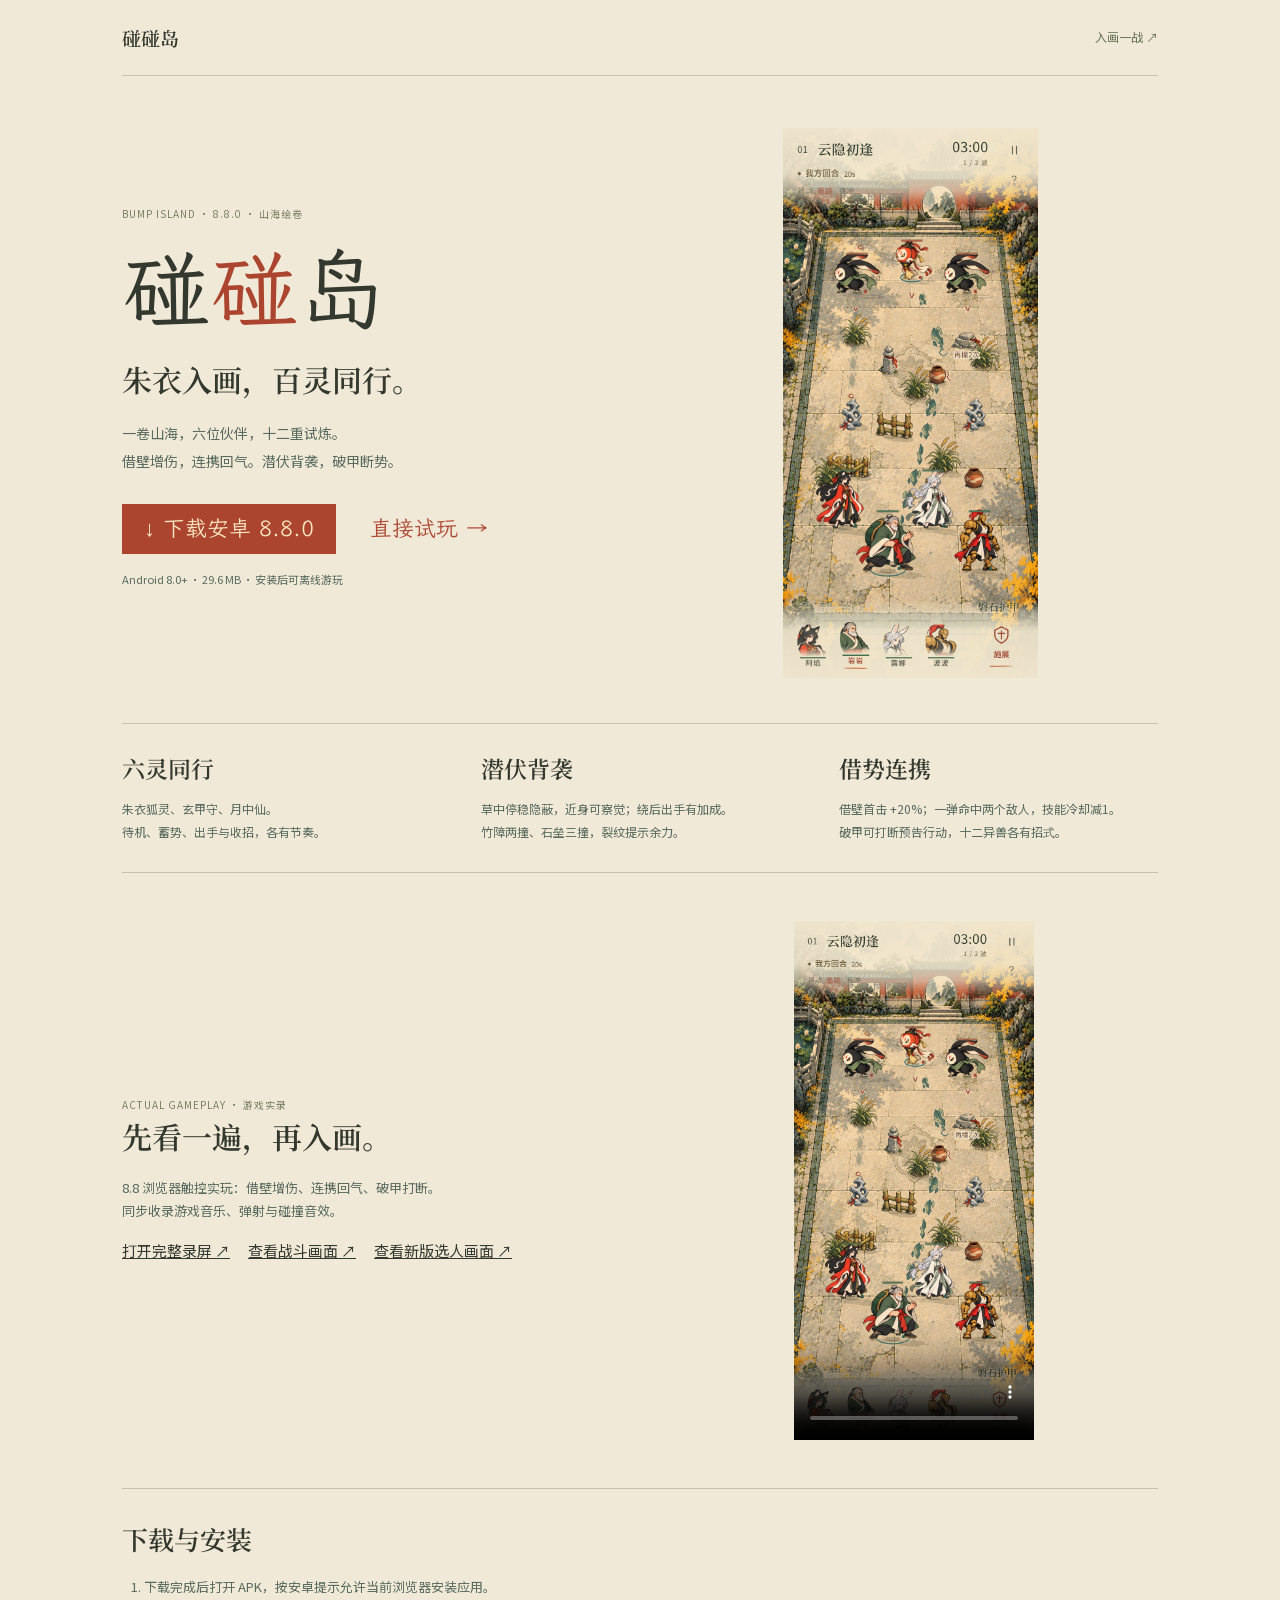
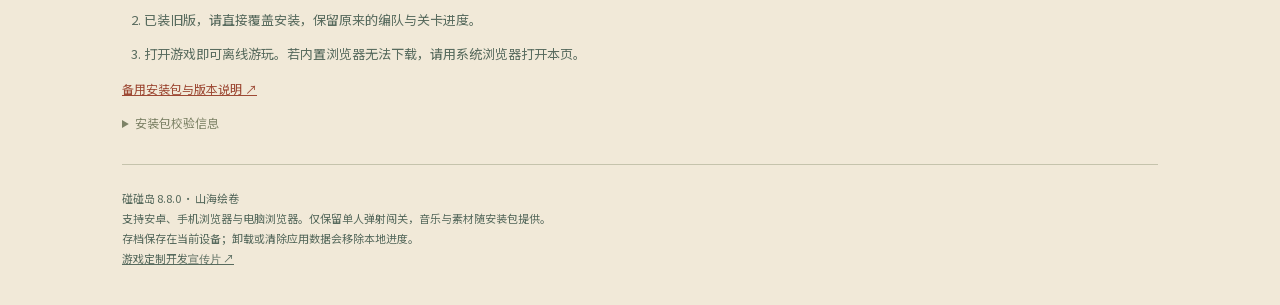
==== commit 0eb3bbfd: "Publish 8.8.0 combat update and real gameplay capture" ====
--- a/index.html
+++ b/index.html
@@ -5,4 +5,4 @@
 @font-face{font-family:Script;src:url(assets/ink/island-script.woff2);font-weight:400;font-display:swap}
 @font-face{font-family:Text;src:url(assets/ink/island-text.woff2);font-weight:400 600;font-display:swap}
 body{background:#f1e9d8;color:#34392f;font-family:Text,sans-serif}h1,h2,header strong,.features b{font-family:Script,serif;font-weight:400;letter-spacing:0}h1{font-size:88px}h2{font-size:30px}.links a{border:0;font:22px Script,serif}.links .secondary{background:none;color:#ae4933}.art{background:none;border:0;padding:0}.art:before{display:none}.art img{box-shadow:none}.motion video{border:0;box-shadow:none}.kicker{letter-spacing:1px}.features b{font-size:23px}h2,header strong,.features b{font-family:Ink,serif;font-weight:600}.guide h2{font-size:26px}.lead,.meta,.features p,.motion p,.guide li,.guide p,footer{color:#586b5e}@media(max-width:740px){h1{font-size:68px}h2{font-size:27px}.links a{font-size:21px}.features b{font-size:20px}.hero .copy{text-align:left}.links{justify-content:flex-start}.art{height:500px;max-width:100%}}
-</style></head><body><main><header><strong>碰碰岛</strong><a href="play/?v=8.7.1">入画一战 ↗</a></header><section class="hero"><div class="copy"><div class="kicker">BUMP ISLAND · 8.7.1 · 山海绘卷</div><h1>碰<span>碰</span>岛</h1><h2>朱衣入画，百灵同行。</h2><p class="lead">一卷山海，六位伙伴，十二重试炼。<br>借风蓄势，松手破阵。借草藏锋，绕后背袭，逐次破障。</p><div class="links"><a class="primary" href="https://raw.githubusercontent.com/axldsg99999-ship-it/bump-island-android/4a5573fe26b0eb163a139b776736fc66424dd409/bump-island-8.7.1.apk" download="碰碰岛-8.7.1.apk">↓ 下载安卓 8.7.1</a><a class="secondary" href="play/?v=8.7.1">直接试玩 →</a></div><p class="meta">Android 8.0+ · 29.6 MB · 安装后可离线游玩</p></div><div class="art"><img src="screens/battle.png?v=8.7.1" alt="8.7.1 障碍与预瞄实际战斗画面"></div></section><section class="features"><div><b>六灵同行</b><p>朱衣狐灵、玄甲守、月中仙。<br>待机、蓄势、出手与收招，各有节奏。</p></div><div><b>潜伏背袭</b><p>草中停稳隐蔽，近身可察觉；绕后出手有加成。<br>竹障两撞、石垒三撞，裂纹提示余力。</p></div><div><b>十二笔意</b><p>墨滴、灯焰、甲钳、羽刃、角雷与潮牙。<br>十二异兽各有预瞄，蓄势逐段着色。</p></div></section><section class="motion"><div><div class="kicker">ACTUAL GAMEPLAY · 游戏实录</div><h2>先看一遍，再入画。</h2><p>弹射闯关操作实录（8.6版）。8.7新增潜伏、背袭与多次破障。<br>同步收录游戏音乐、弹射与碰撞音效。</p><div class="extra"><a href="screens/motion.mp4?v=8.7.1">打开完整录屏 ↗</a><a href="screens/battle.png?v=8.7.1">查看战斗画面 ↗</a><a href="screens/crew.png?v=8.7.1">查看新版选人画面 ↗</a></div></div><video controls playsinline preload="none" poster="screens/battle.png?v=8.7.1" src="screens/motion.mp4?v=8.7.1"></video></section><section class="guide"><h2>下载与安装</h2><ol><li>下载完成后打开 APK，按安卓提示允许当前浏览器安装应用。</li><li>已装旧版，请直接覆盖安装，保留原来的编队与关卡进度。</li><li>打开游戏即可离线游玩。若内置浏览器无法下载，请用系统浏览器打开本页。</li></ol><p><a href="https://github.com/axldsg99999-ship-it/bump-island-android/releases/tag/v8.7.1">备用安装包与版本说明 ↗</a></p><details><summary>安装包校验信息</summary><p class="code">SHA-256: c301df29fde7f14a9599d21b9db87b77c6f5a1e0bdae95b0c21ecc3eac7df003</p></details></section><footer>碰碰岛 8.7.1 · 山海绘卷<br>支持安卓、手机浏览器与电脑浏览器。仅保留单人弹射闯关，音乐与素材随安装包提供。<br>存档保存在当前设备；卸载或清除应用数据会移除本地进度。<br><a href="promo.html">游戏定制开发宣传片 ↗</a></footer></main></body></html>
+</style></head><body><main><header><strong>碰碰岛</strong><a href="play/?v=8.8.0">入画一战 ↗</a></header><section class="hero"><div class="copy"><div class="kicker">BUMP ISLAND · 8.8.0 · 山海绘卷</div><h1>碰<span>碰</span>岛</h1><h2>朱衣入画，百灵同行。</h2><p class="lead">一卷山海，六位伙伴，十二重试炼。<br>借壁增伤，连携回气。潜伏背袭，破甲断势。</p><div class="links"><a class="primary" href="https://raw.githubusercontent.com/axldsg99999-ship-it/bump-island-android/f7e335646ceb7ecab7cc6d95ad045d8b8dc5eed0/bump-island-8.8.0.apk" download="碰碰岛-8.8.0.apk">↓ 下载安卓 8.8.0</a><a class="secondary" href="play/?v=8.8.0">直接试玩 →</a></div><p class="meta">Android 8.0+ · 29.6 MB · 安装后可离线游玩</p></div><div class="art"><img src="screens/battle.png?v=8.8.0" alt="8.8.0 障碍与预瞄实际战斗画面"></div></section><section class="features"><div><b>六灵同行</b><p>朱衣狐灵、玄甲守、月中仙。<br>待机、蓄势、出手与收招，各有节奏。</p></div><div><b>潜伏背袭</b><p>草中停稳隐蔽，近身可察觉；绕后出手有加成。<br>竹障两撞、石垒三撞，裂纹提示余力。</p></div><div><b>借势连携</b><p>借壁首击 +20%；一弹命中两个敌人，技能冷却减1。<br>破甲可打断预告行动，十二异兽各有招式。</p></div></section><section class="motion"><div><div class="kicker">ACTUAL GAMEPLAY · 游戏实录</div><h2>先看一遍，再入画。</h2><p>8.8 浏览器触控实玩：借壁增伤、连携回气、破甲打断。<br>同步收录游戏音乐、弹射与碰撞音效。</p><div class="extra"><a href="screens/motion-v88.mp4?v=8.8.0">打开完整录屏 ↗</a><a href="screens/battle.png?v=8.8.0">查看战斗画面 ↗</a><a href="screens/crew.png?v=8.8.0">查看新版选人画面 ↗</a></div></div><video controls playsinline preload="none" poster="screens/battle.png?v=8.8.0" src="screens/motion-v88.mp4?v=8.8.0"></video></section><section class="guide"><h2>下载与安装</h2><ol><li>下载完成后打开 APK，按安卓提示允许当前浏览器安装应用。</li><li>已装旧版，请直接覆盖安装，保留原来的编队与关卡进度。</li><li>打开游戏即可离线游玩。若内置浏览器无法下载，请用系统浏览器打开本页。</li></ol><p><a href="https://github.com/axldsg99999-ship-it/bump-island-android/releases/tag/v8.8.0">备用安装包与版本说明 ↗</a></p><details><summary>安装包校验信息</summary><p class="code">SHA-256: 0b818ab13bb45337f80bbef66c03caf9234848b9b4965b812f85f02ccedf66cd</p></details></section><footer>碰碰岛 8.8.0 · 山海绘卷<br>支持安卓、手机浏览器与电脑浏览器。仅保留单人弹射闯关，音乐与素材随安装包提供。<br>存档保存在当前设备；卸载或清除应用数据会移除本地进度。<br><a href="promo.html">游戏定制开发宣传片 ↗</a></footer></main></body></html>
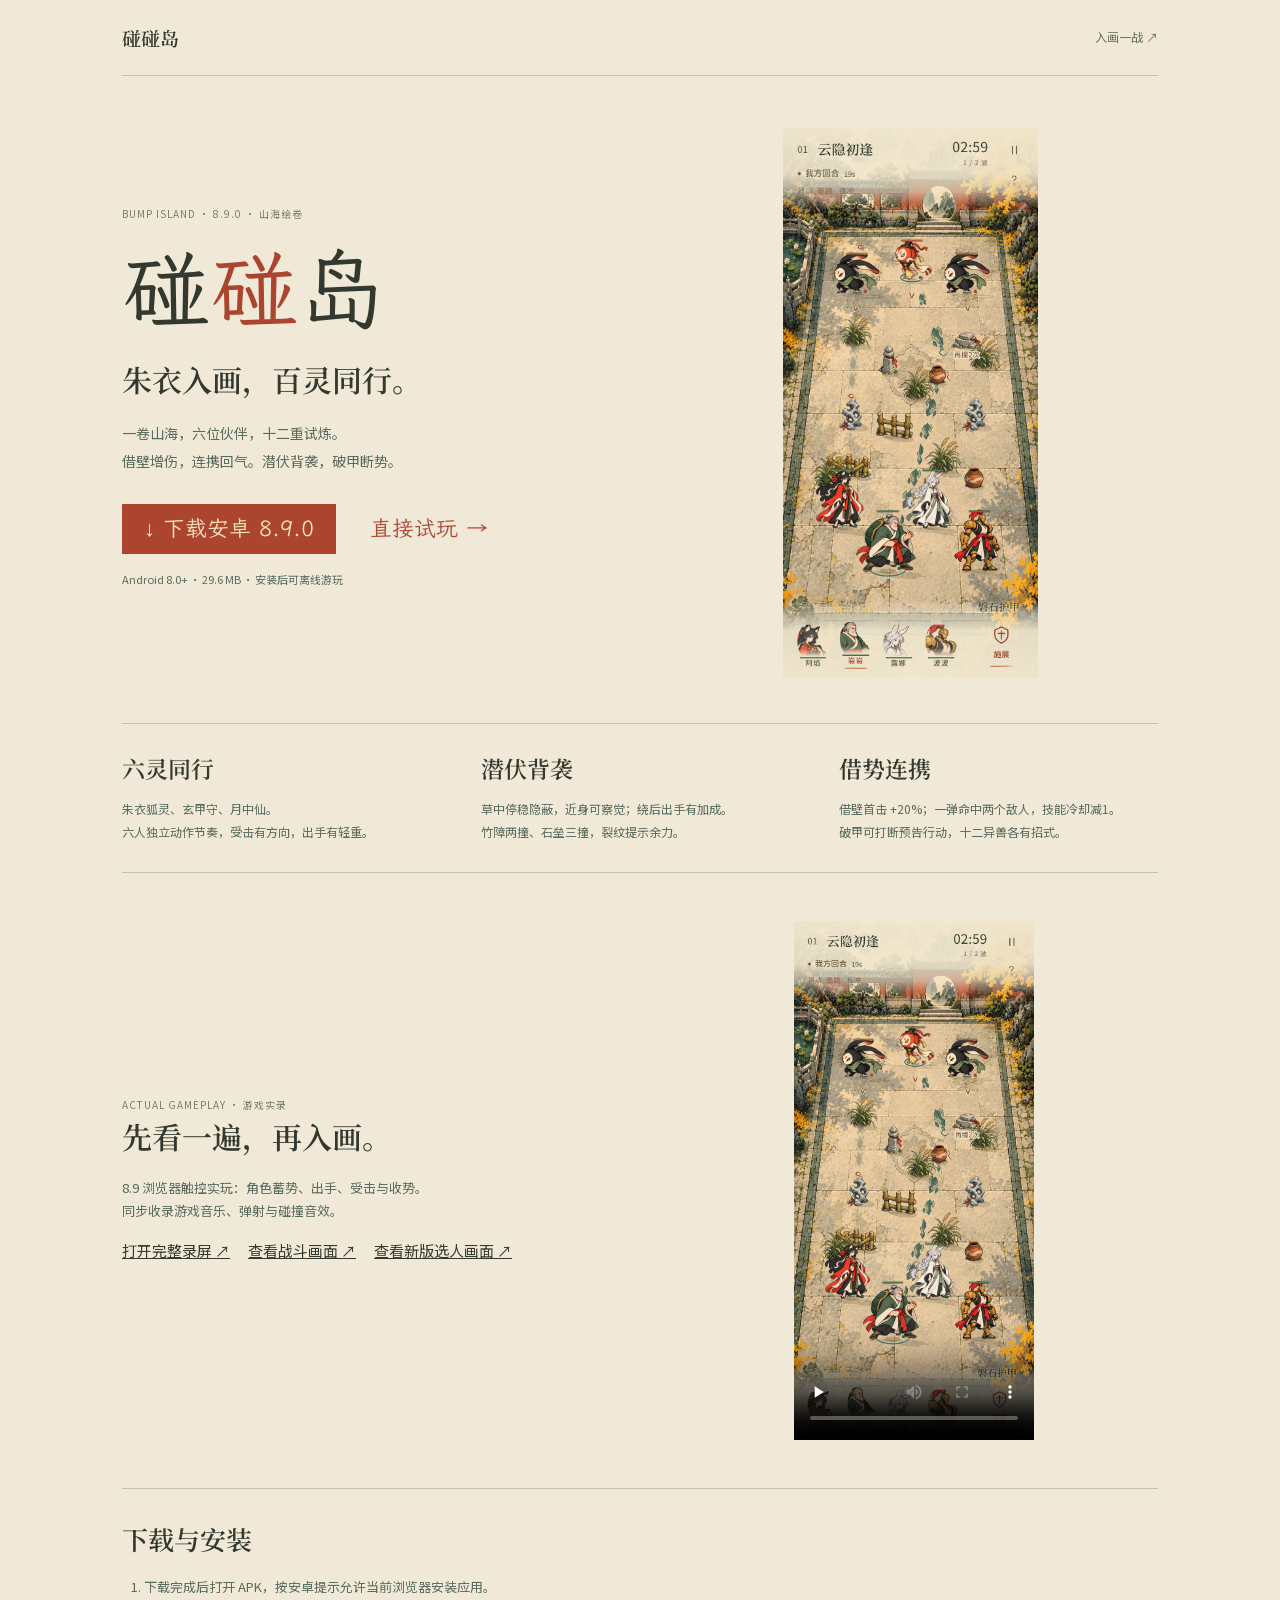
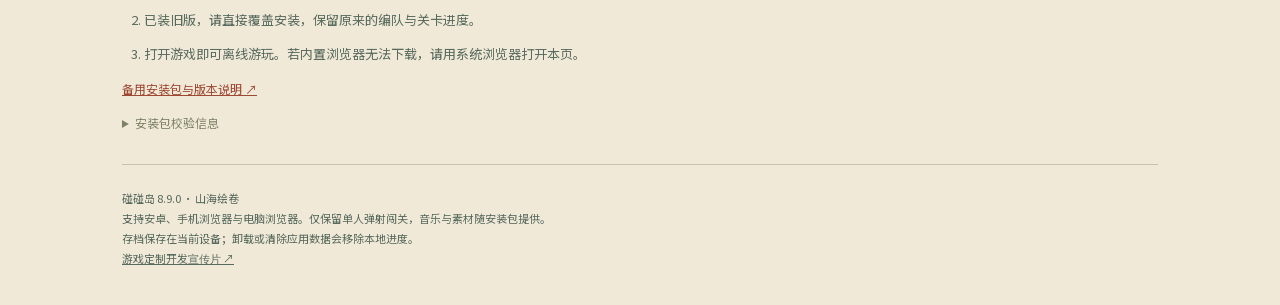
==== commit c8ef56f5: "Publish 8.9 actor motion, impact reactions and gameplay video" ====
--- a/index.html
+++ b/index.html
@@ -5,4 +5,4 @@
 @font-face{font-family:Script;src:url(assets/ink/island-script.woff2);font-weight:400;font-display:swap}
 @font-face{font-family:Text;src:url(assets/ink/island-text.woff2);font-weight:400 600;font-display:swap}
 body{background:#f1e9d8;color:#34392f;font-family:Text,sans-serif}h1,h2,header strong,.features b{font-family:Script,serif;font-weight:400;letter-spacing:0}h1{font-size:88px}h2{font-size:30px}.links a{border:0;font:22px Script,serif}.links .secondary{background:none;color:#ae4933}.art{background:none;border:0;padding:0}.art:before{display:none}.art img{box-shadow:none}.motion video{border:0;box-shadow:none}.kicker{letter-spacing:1px}.features b{font-size:23px}h2,header strong,.features b{font-family:Ink,serif;font-weight:600}.guide h2{font-size:26px}.lead,.meta,.features p,.motion p,.guide li,.guide p,footer{color:#586b5e}@media(max-width:740px){h1{font-size:68px}h2{font-size:27px}.links a{font-size:21px}.features b{font-size:20px}.hero .copy{text-align:left}.links{justify-content:flex-start}.art{height:500px;max-width:100%}}
-</style></head><body><main><header><strong>碰碰岛</strong><a href="play/?v=8.8.0">入画一战 ↗</a></header><section class="hero"><div class="copy"><div class="kicker">BUMP ISLAND · 8.8.0 · 山海绘卷</div><h1>碰<span>碰</span>岛</h1><h2>朱衣入画，百灵同行。</h2><p class="lead">一卷山海，六位伙伴，十二重试炼。<br>借壁增伤，连携回气。潜伏背袭，破甲断势。</p><div class="links"><a class="primary" href="https://raw.githubusercontent.com/axldsg99999-ship-it/bump-island-android/f7e335646ceb7ecab7cc6d95ad045d8b8dc5eed0/bump-island-8.8.0.apk" download="碰碰岛-8.8.0.apk">↓ 下载安卓 8.8.0</a><a class="secondary" href="play/?v=8.8.0">直接试玩 →</a></div><p class="meta">Android 8.0+ · 29.6 MB · 安装后可离线游玩</p></div><div class="art"><img src="screens/battle.png?v=8.8.0" alt="8.8.0 障碍与预瞄实际战斗画面"></div></section><section class="features"><div><b>六灵同行</b><p>朱衣狐灵、玄甲守、月中仙。<br>待机、蓄势、出手与收招，各有节奏。</p></div><div><b>潜伏背袭</b><p>草中停稳隐蔽，近身可察觉；绕后出手有加成。<br>竹障两撞、石垒三撞，裂纹提示余力。</p></div><div><b>借势连携</b><p>借壁首击 +20%；一弹命中两个敌人，技能冷却减1。<br>破甲可打断预告行动，十二异兽各有招式。</p></div></section><section class="motion"><div><div class="kicker">ACTUAL GAMEPLAY · 游戏实录</div><h2>先看一遍，再入画。</h2><p>8.8 浏览器触控实玩：借壁增伤、连携回气、破甲打断。<br>同步收录游戏音乐、弹射与碰撞音效。</p><div class="extra"><a href="screens/motion-v88.mp4?v=8.8.0">打开完整录屏 ↗</a><a href="screens/battle.png?v=8.8.0">查看战斗画面 ↗</a><a href="screens/crew.png?v=8.8.0">查看新版选人画面 ↗</a></div></div><video controls playsinline preload="none" poster="screens/battle.png?v=8.8.0" src="screens/motion-v88.mp4?v=8.8.0"></video></section><section class="guide"><h2>下载与安装</h2><ol><li>下载完成后打开 APK，按安卓提示允许当前浏览器安装应用。</li><li>已装旧版，请直接覆盖安装，保留原来的编队与关卡进度。</li><li>打开游戏即可离线游玩。若内置浏览器无法下载，请用系统浏览器打开本页。</li></ol><p><a href="https://github.com/axldsg99999-ship-it/bump-island-android/releases/tag/v8.8.0">备用安装包与版本说明 ↗</a></p><details><summary>安装包校验信息</summary><p class="code">SHA-256: 0b818ab13bb45337f80bbef66c03caf9234848b9b4965b812f85f02ccedf66cd</p></details></section><footer>碰碰岛 8.8.0 · 山海绘卷<br>支持安卓、手机浏览器与电脑浏览器。仅保留单人弹射闯关，音乐与素材随安装包提供。<br>存档保存在当前设备；卸载或清除应用数据会移除本地进度。<br><a href="promo.html">游戏定制开发宣传片 ↗</a></footer></main></body></html>
+</style></head><body><main><header><strong>碰碰岛</strong><a href="play/?v=8.9.0">入画一战 ↗</a></header><section class="hero"><div class="copy"><div class="kicker">BUMP ISLAND · 8.9.0 · 山海绘卷</div><h1>碰<span>碰</span>岛</h1><h2>朱衣入画，百灵同行。</h2><p class="lead">一卷山海，六位伙伴，十二重试炼。<br>借壁增伤，连携回气。潜伏背袭，破甲断势。</p><div class="links"><a class="primary" href="https://raw.githubusercontent.com/axldsg99999-ship-it/bump-island-android/bb8429cb6a2dbb296d13afd0cd5ef539a206da22/bump-island-8.9.0.apk" download="碰碰岛-8.9.0.apk">↓ 下载安卓 8.9.0</a><a class="secondary" href="play/?v=8.9.0">直接试玩 →</a></div><p class="meta">Android 8.0+ · 29.6 MB · 安装后可离线游玩</p></div><div class="art"><img src="screens/battle.png?v=8.9.0" alt="8.9.0 障碍与预瞄实际战斗画面"></div></section><section class="features"><div><b>六灵同行</b><p>朱衣狐灵、玄甲守、月中仙。<br>六人独立动作节奏，受击有方向，出手有轻重。</p></div><div><b>潜伏背袭</b><p>草中停稳隐蔽，近身可察觉；绕后出手有加成。<br>竹障两撞、石垒三撞，裂纹提示余力。</p></div><div><b>借势连携</b><p>借壁首击 +20%；一弹命中两个敌人，技能冷却减1。<br>破甲可打断预告行动，十二异兽各有招式。</p></div></section><section class="motion"><div><div class="kicker">ACTUAL GAMEPLAY · 游戏实录</div><h2>先看一遍，再入画。</h2><p>8.9 浏览器触控实玩：角色蓄势、出手、受击与收势。<br>同步收录游戏音乐、弹射与碰撞音效。</p><div class="extra"><a href="screens/motion-v89.mp4?v=8.9.0">打开完整录屏 ↗</a><a href="screens/battle.png?v=8.9.0">查看战斗画面 ↗</a><a href="screens/crew.png?v=8.9.0">查看新版选人画面 ↗</a></div></div><video controls playsinline preload="none" poster="screens/battle.png?v=8.9.0" src="screens/motion-v89.mp4?v=8.9.0"></video></section><section class="guide"><h2>下载与安装</h2><ol><li>下载完成后打开 APK，按安卓提示允许当前浏览器安装应用。</li><li>已装旧版，请直接覆盖安装，保留原来的编队与关卡进度。</li><li>打开游戏即可离线游玩。若内置浏览器无法下载，请用系统浏览器打开本页。</li></ol><p><a href="https://github.com/axldsg99999-ship-it/bump-island-android/releases/tag/v8.9.0">备用安装包与版本说明 ↗</a></p><details><summary>安装包校验信息</summary><p class="code">SHA-256: 3b1afa9fe2c0196e6f933022aeae0d5de1230588e3473e7ca8098aa37a64ce73</p></details></section><footer>碰碰岛 8.9.0 · 山海绘卷<br>支持安卓、手机浏览器与电脑浏览器。仅保留单人弹射闯关，音乐与素材随安装包提供。<br>存档保存在当前设备；卸载或清除应用数据会移除本地进度。<br><a href="promo.html">游戏定制开发宣传片 ↗</a></footer></main></body></html>
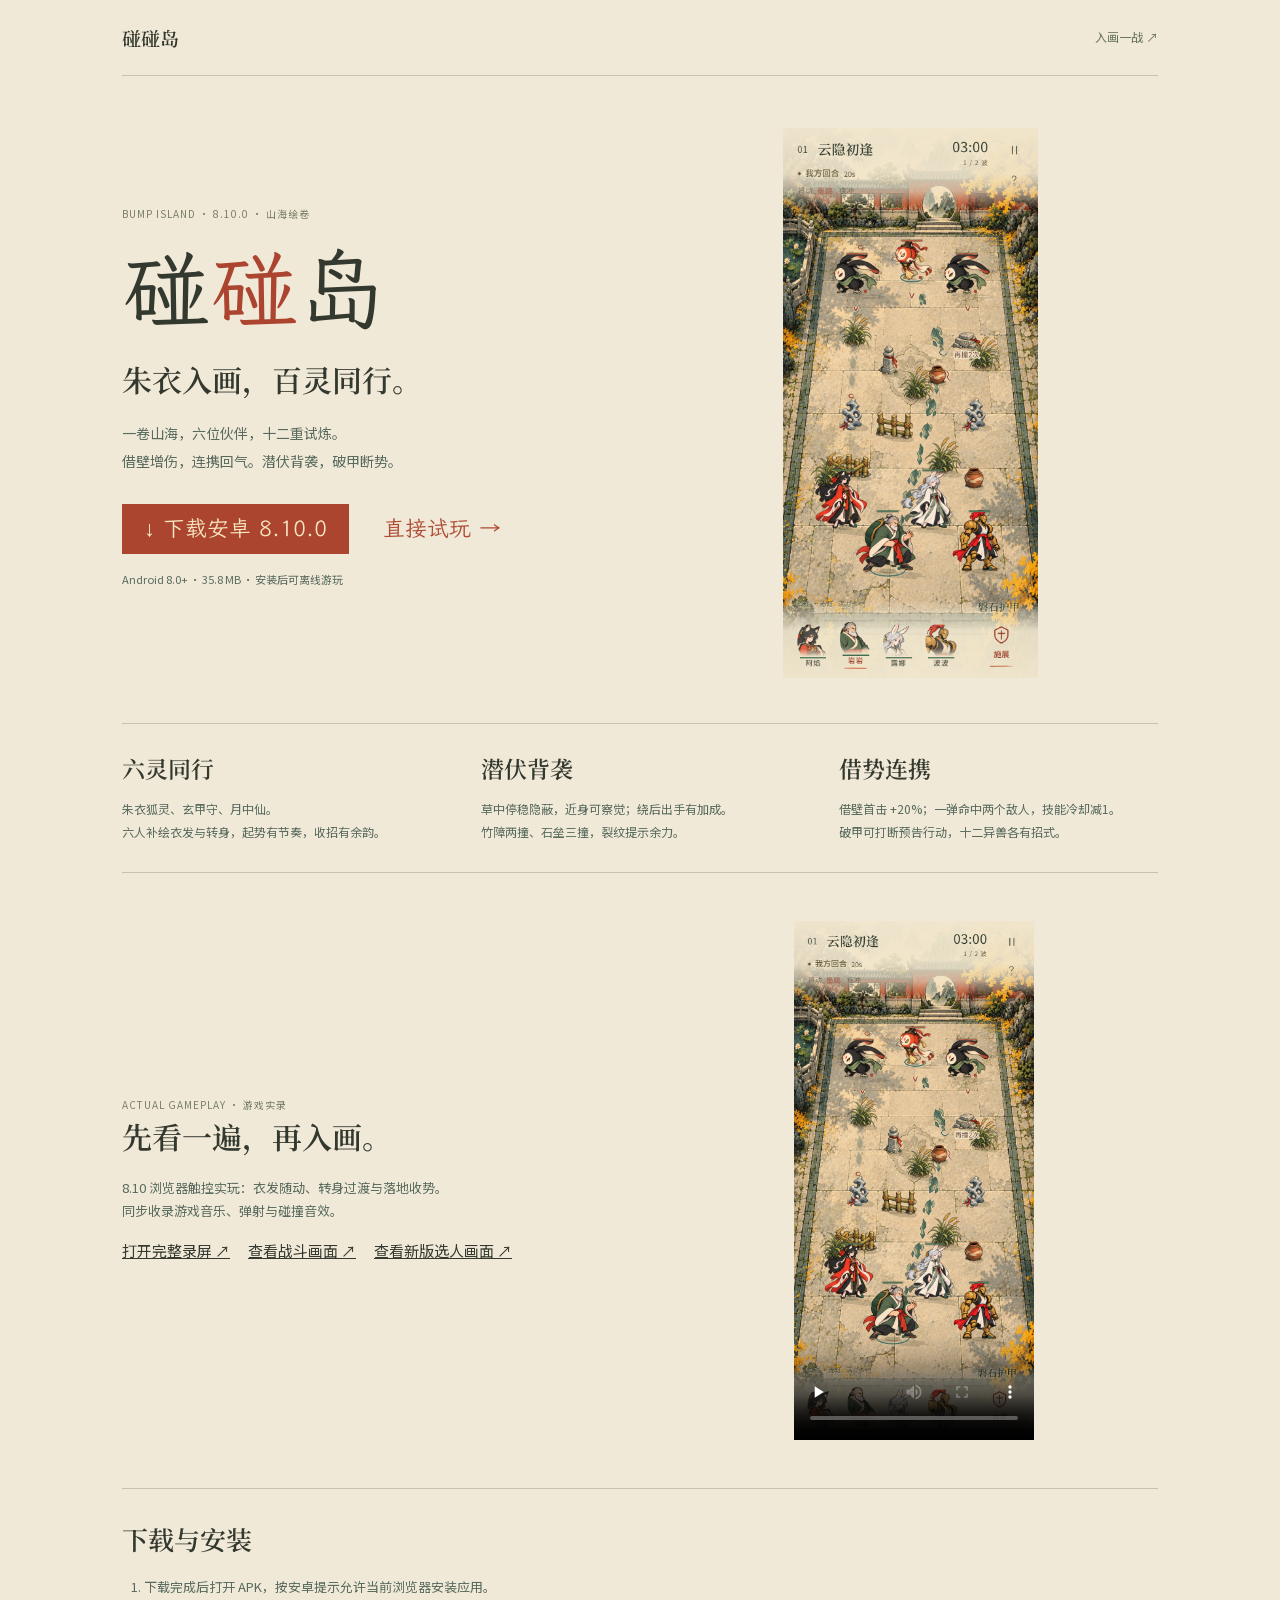
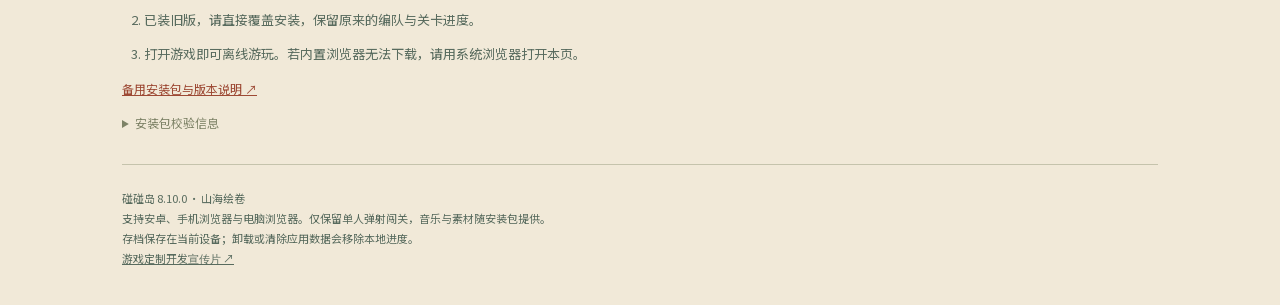
==== commit 1a3a5890: "Publish 8.10 drawn cloth and turn animation update" ====
--- a/index.html
+++ b/index.html
@@ -5,4 +5,4 @@
 @font-face{font-family:Script;src:url(assets/ink/island-script.woff2);font-weight:400;font-display:swap}
 @font-face{font-family:Text;src:url(assets/ink/island-text.woff2);font-weight:400 600;font-display:swap}
 body{background:#f1e9d8;color:#34392f;font-family:Text,sans-serif}h1,h2,header strong,.features b{font-family:Script,serif;font-weight:400;letter-spacing:0}h1{font-size:88px}h2{font-size:30px}.links a{border:0;font:22px Script,serif}.links .secondary{background:none;color:#ae4933}.art{background:none;border:0;padding:0}.art:before{display:none}.art img{box-shadow:none}.motion video{border:0;box-shadow:none}.kicker{letter-spacing:1px}.features b{font-size:23px}h2,header strong,.features b{font-family:Ink,serif;font-weight:600}.guide h2{font-size:26px}.lead,.meta,.features p,.motion p,.guide li,.guide p,footer{color:#586b5e}@media(max-width:740px){h1{font-size:68px}h2{font-size:27px}.links a{font-size:21px}.features b{font-size:20px}.hero .copy{text-align:left}.links{justify-content:flex-start}.art{height:500px;max-width:100%}}
-</style></head><body><main><header><strong>碰碰岛</strong><a href="play/?v=8.9.0">入画一战 ↗</a></header><section class="hero"><div class="copy"><div class="kicker">BUMP ISLAND · 8.9.0 · 山海绘卷</div><h1>碰<span>碰</span>岛</h1><h2>朱衣入画，百灵同行。</h2><p class="lead">一卷山海，六位伙伴，十二重试炼。<br>借壁增伤，连携回气。潜伏背袭，破甲断势。</p><div class="links"><a class="primary" href="https://raw.githubusercontent.com/axldsg99999-ship-it/bump-island-android/bb8429cb6a2dbb296d13afd0cd5ef539a206da22/bump-island-8.9.0.apk" download="碰碰岛-8.9.0.apk">↓ 下载安卓 8.9.0</a><a class="secondary" href="play/?v=8.9.0">直接试玩 →</a></div><p class="meta">Android 8.0+ · 29.6 MB · 安装后可离线游玩</p></div><div class="art"><img src="screens/battle.png?v=8.9.0" alt="8.9.0 障碍与预瞄实际战斗画面"></div></section><section class="features"><div><b>六灵同行</b><p>朱衣狐灵、玄甲守、月中仙。<br>六人独立动作节奏，受击有方向，出手有轻重。</p></div><div><b>潜伏背袭</b><p>草中停稳隐蔽，近身可察觉；绕后出手有加成。<br>竹障两撞、石垒三撞，裂纹提示余力。</p></div><div><b>借势连携</b><p>借壁首击 +20%；一弹命中两个敌人，技能冷却减1。<br>破甲可打断预告行动，十二异兽各有招式。</p></div></section><section class="motion"><div><div class="kicker">ACTUAL GAMEPLAY · 游戏实录</div><h2>先看一遍，再入画。</h2><p>8.9 浏览器触控实玩：角色蓄势、出手、受击与收势。<br>同步收录游戏音乐、弹射与碰撞音效。</p><div class="extra"><a href="screens/motion-v89.mp4?v=8.9.0">打开完整录屏 ↗</a><a href="screens/battle.png?v=8.9.0">查看战斗画面 ↗</a><a href="screens/crew.png?v=8.9.0">查看新版选人画面 ↗</a></div></div><video controls playsinline preload="none" poster="screens/battle.png?v=8.9.0" src="screens/motion-v89.mp4?v=8.9.0"></video></section><section class="guide"><h2>下载与安装</h2><ol><li>下载完成后打开 APK，按安卓提示允许当前浏览器安装应用。</li><li>已装旧版，请直接覆盖安装，保留原来的编队与关卡进度。</li><li>打开游戏即可离线游玩。若内置浏览器无法下载，请用系统浏览器打开本页。</li></ol><p><a href="https://github.com/axldsg99999-ship-it/bump-island-android/releases/tag/v8.9.0">备用安装包与版本说明 ↗</a></p><details><summary>安装包校验信息</summary><p class="code">SHA-256: 3b1afa9fe2c0196e6f933022aeae0d5de1230588e3473e7ca8098aa37a64ce73</p></details></section><footer>碰碰岛 8.9.0 · 山海绘卷<br>支持安卓、手机浏览器与电脑浏览器。仅保留单人弹射闯关，音乐与素材随安装包提供。<br>存档保存在当前设备；卸载或清除应用数据会移除本地进度。<br><a href="promo.html">游戏定制开发宣传片 ↗</a></footer></main></body></html>
+</style></head><body><main><header><strong>碰碰岛</strong><a href="play/?v=8.10.0">入画一战 ↗</a></header><section class="hero"><div class="copy"><div class="kicker">BUMP ISLAND · 8.10.0 · 山海绘卷</div><h1>碰<span>碰</span>岛</h1><h2>朱衣入画，百灵同行。</h2><p class="lead">一卷山海，六位伙伴，十二重试炼。<br>借壁增伤，连携回气。潜伏背袭，破甲断势。</p><div class="links"><a class="primary" href="https://raw.githubusercontent.com/axldsg99999-ship-it/bump-island-android/9a39cb771551755bd73e294c7e7b4d39f35a7269/bump-island-8.10.0.apk" download="碰碰岛-8.10.0.apk">↓ 下载安卓 8.10.0</a><a class="secondary" href="play/?v=8.10.0">直接试玩 →</a></div><p class="meta">Android 8.0+ · 35.8 MB · 安装后可离线游玩</p></div><div class="art"><img src="screens/battle.png?v=8.10.0" alt="8.10.0 障碍与预瞄实际战斗画面"></div></section><section class="features"><div><b>六灵同行</b><p>朱衣狐灵、玄甲守、月中仙。<br>六人补绘衣发与转身，起势有节奏，收招有余韵。</p></div><div><b>潜伏背袭</b><p>草中停稳隐蔽，近身可察觉；绕后出手有加成。<br>竹障两撞、石垒三撞，裂纹提示余力。</p></div><div><b>借势连携</b><p>借壁首击 +20%；一弹命中两个敌人，技能冷却减1。<br>破甲可打断预告行动，十二异兽各有招式。</p></div></section><section class="motion"><div><div class="kicker">ACTUAL GAMEPLAY · 游戏实录</div><h2>先看一遍，再入画。</h2><p>8.10 浏览器触控实玩：衣发随动、转身过渡与落地收势。<br>同步收录游戏音乐、弹射与碰撞音效。</p><div class="extra"><a href="screens/motion-v810.mp4?v=8.10.0">打开完整录屏 ↗</a><a href="screens/battle.png?v=8.10.0">查看战斗画面 ↗</a><a href="screens/crew.png?v=8.10.0">查看新版选人画面 ↗</a></div></div><video controls playsinline preload="none" poster="screens/battle.png?v=8.10.0" src="screens/motion-v810.mp4?v=8.10.0"></video></section><section class="guide"><h2>下载与安装</h2><ol><li>下载完成后打开 APK，按安卓提示允许当前浏览器安装应用。</li><li>已装旧版，请直接覆盖安装，保留原来的编队与关卡进度。</li><li>打开游戏即可离线游玩。若内置浏览器无法下载，请用系统浏览器打开本页。</li></ol><p><a href="https://github.com/axldsg99999-ship-it/bump-island-android/releases/tag/v8.10.0">备用安装包与版本说明 ↗</a></p><details><summary>安装包校验信息</summary><p class="code">SHA-256: ce75499d924ebef94773358e9e6be552de449d9b695e9f3362c924b35b829579</p></details></section><footer>碰碰岛 8.10.0 · 山海绘卷<br>支持安卓、手机浏览器与电脑浏览器。仅保留单人弹射闯关，音乐与素材随安装包提供。<br>存档保存在当前设备；卸载或清除应用数据会移除本地进度。<br><a href="promo.html">游戏定制开发宣传片 ↗</a></footer></main></body></html>
